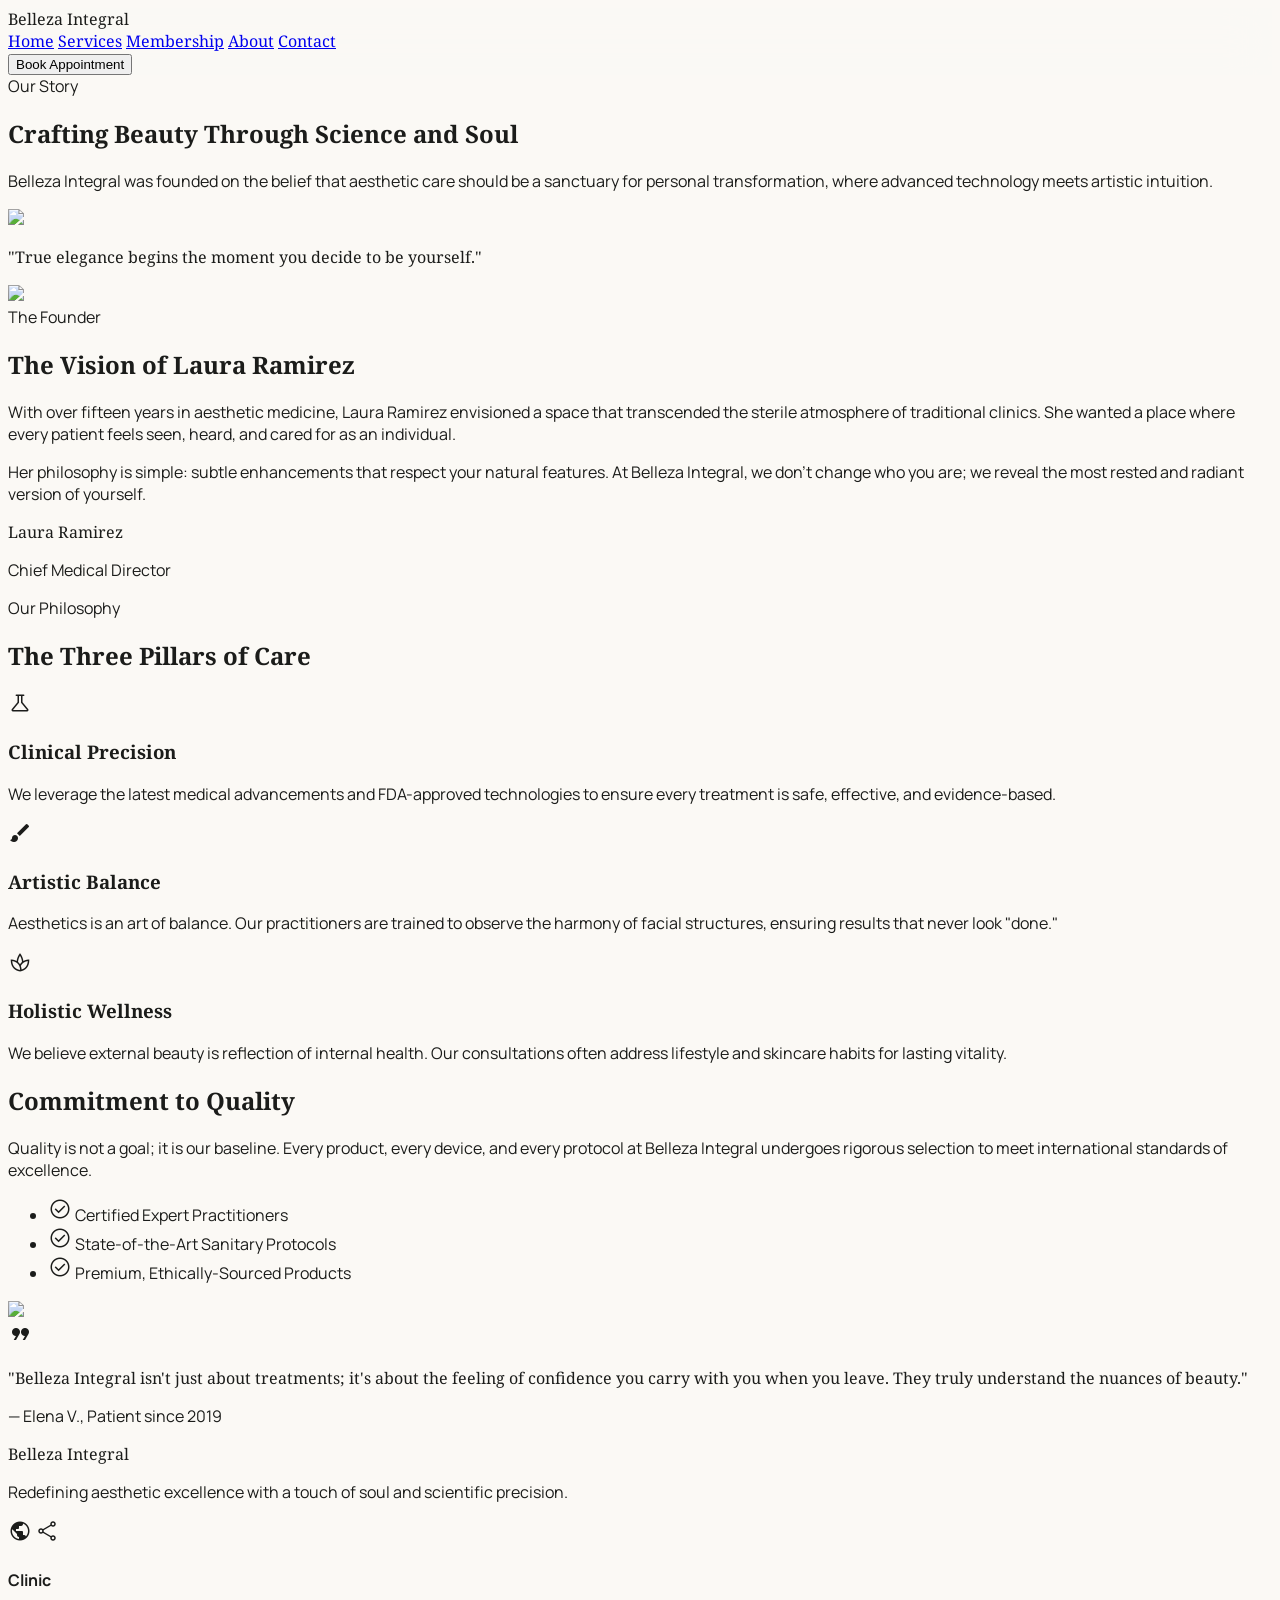
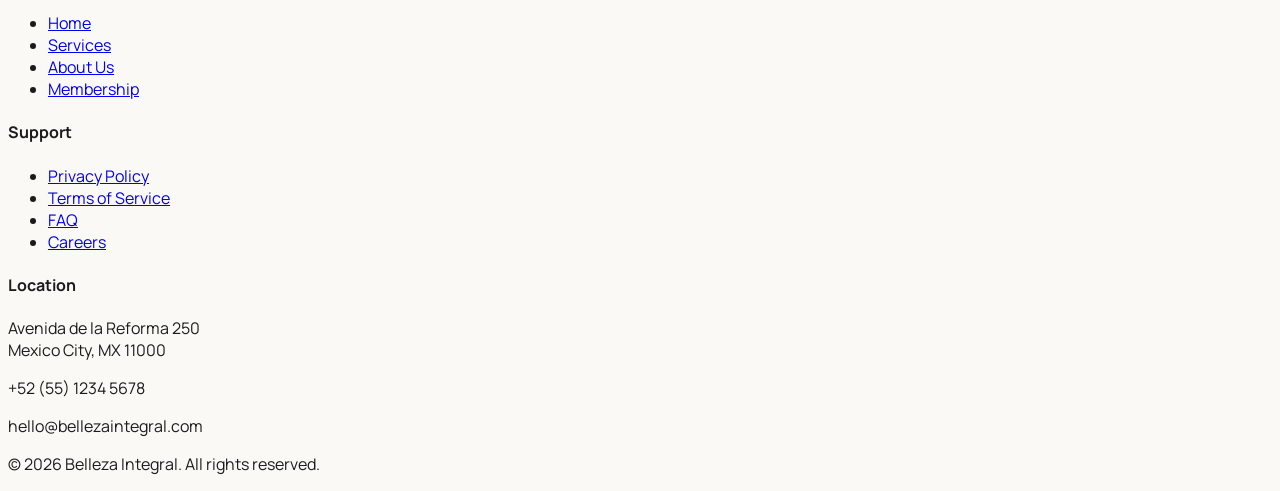
==== about.html @ de11c049 "Add files via upload" ====
<!DOCTYPE html>

<html class="light" lang="en"><head>
<meta charset="utf-8"/>
<meta content="width=device-width, initial-scale=1.0" name="viewport"/>
<title>About Us | Belleza Integral</title>
<script src="https://cdn.tailwindcss.com?plugins=forms,container-queries"></script>
<link href="https://fonts.googleapis.com/css2?family=Noto+Serif:ital,wght@0,400;0,700;1,400&amp;family=Manrope:wght@300;400;600;800&amp;display=swap" rel="stylesheet"/>
<link href="https://fonts.googleapis.com/css2?family=Material+Symbols+Outlined:wght,FILL@100..700,0..1&amp;display=swap" rel="stylesheet"/>
<link href="https://fonts.googleapis.com/css2?family=Material+Symbols+Outlined:wght,FILL@100..700,0..1&amp;display=swap" rel="stylesheet"/>
<script id="tailwind-config">
        tailwind.config = {
            darkMode: "class",
            theme: {
                extend: {
                    "colors": {
                        "on-secondary-fixed-variant": "#524436",
                        "primary-fixed-dim": "#e1c19f",
                        "on-primary": "#ffffff",
                        "surface-bright": "#fbf9f5",
                        "tertiary-fixed": "#ffdbd0",
                        "outline-variant": "#d1c4b8",
                        "on-primary-fixed": "#291804",
                        "secondary-container": "#f4dfcb",
                        "on-tertiary-fixed-variant": "#5d4037",
                        "surface-variant": "#e4e2de",
                        "surface-container": "#efeeea",
                        "on-surface-variant": "#4e453c",
                        "surface-container-high": "#eae8e4",
                        "tertiary-container": "#8f6d62",
                        "surface-dim": "#dbdad6",
                        "inverse-primary": "#e1c19f",
                        "secondary-fixed-dim": "#d7c3b0",
                        "on-error": "#ffffff",
                        "on-primary-container": "#fffbff",
                        "primary-container": "#8a7053",
                        "secondary-fixed": "#f4dfcb",
                        "surface-container-highest": "#e4e2de",
                        "tertiary": "#74554b",
                        "primary-fixed": "#ffddba",
                        "outline": "#80756b",
                        "on-secondary-fixed": "#241a0e",
                        "on-tertiary-fixed": "#2c160e",
                        "error": "#ba1a1a",
                        "surface-tint": "#735a3f",
                        "surface-container-low": "#f5f3ef",
                        "on-primary-fixed-variant": "#594229",
                        "background": "#fbf9f5",
                        "surface-container-lowest": "#ffffff",
                        "inverse-surface": "#30312e",
                        "inverse-on-surface": "#f2f0ed",
                        "primary": "#70573c",
                        "error-container": "#ffdad6",
                        "on-error-container": "#93000a",
                        "on-secondary-container": "#716252",
                        "on-secondary": "#ffffff",
                        "on-surface": "#1b1c1a",
                        "on-tertiary-container": "#fffbff",
                        "secondary": "#6b5c4c",
                        "on-background": "#1b1c1a",
                        "surface": "#fbf9f5",
                        "on-tertiary": "#ffffff",
                        "tertiary-fixed-dim": "#e7bdb1"
                    },
                    "borderRadius": {
                        "DEFAULT": "0.25rem",
                        "lg": "0.5rem",
                        "xl": "0.75rem",
                        "full": "9999px"
                    },
                    "fontFamily": {
                        "headline": ["Noto Serif"],
                        "body": ["Manrope"],
                        "label": ["Manrope"]
                    }
                },
            },
        }
    </script>
<style>
        body { font-family: 'Manrope', sans-serif; background-color: #fbf9f5; color: #1b1c1a; }
        .font-serif { font-family: 'Noto Serif', serif; }
        .material-symbols-outlined { font-variation-settings: 'FILL' 0, 'wght' 300, 'GRAD' 0, 'opsz' 24; }
        .glass-nav { background: rgba(251, 249, 245, 0.8); backdrop-filter: blur(20px); }
        .tonal-shift-on-scroll { transition: background-color 0.3s ease; }
    </style>
</head>
<body class="bg-background text-on-surface">
<!-- TopNavBar -->
<nav class="fixed top-0 w-full z-50 glass-nav shadow-sm">
<div class="flex justify-between items-center px-6 md:px-12 py-6 max-w-screen-2xl mx-auto">
<div class="text-2xl font-serif italic text-stone-800 tracking-tight">Belleza Integral</div>
<div class="hidden md:flex items-center space-x-8 font-serif text-lg tracking-wide">
<a class="text-stone-500 hover:text-stone-800 transition-transform duration-300 hover:scale-105" href="home.html">Home</a>
<a class="text-stone-500 hover:text-stone-800 transition-transform duration-300 hover:scale-105" href="services.html">Services</a>
<a class="text-stone-500 hover:text-stone-800 transition-transform duration-300 hover:scale-105" href="membership.html">Membership</a>
<a class="text-stone-900 border-b border-stone-400 pb-1 transition-transform duration-300 hover:scale-105" href="about.html">About</a>
<a class="text-stone-500 hover:text-stone-800 transition-transform duration-300 hover:scale-105" href="contact.html">Contact</a>
</div>
<button class="bg-primary text-on-primary px-6 py-2.5 rounded-lg font-semibold tracking-tight transition-transform duration-300 hover:scale-105">
                Book Appointment
            </button>
</div>
</nav>
<main class="pt-32">
<!-- Hero Section -->
<section class="px-6 md:px-12 max-w-7xl mx-auto mb-24 md:mb-40">
<div class="grid grid-cols-1 md:grid-cols-12 gap-12 items-center">
<div class="md:col-span-7 space-y-8">
<span class="block text-sm font-bold tracking-[0.2em] uppercase text-primary/80 font-label">Our Story</span>
<h1 class="text-5xl md:text-7xl font-serif text-on-surface leading-tight">Crafting Beauty Through <span class="italic">Science and Soul</span></h1>
<p class="text-lg text-on-surface-variant max-w-xl leading-relaxed">
                        Belleza Integral was founded on the belief that aesthetic care should be a sanctuary for personal transformation, where advanced technology meets artistic intuition.
                    </p>
</div>
<div class="md:col-span-5 relative">
<div class="aspect-[4/5] rounded-xl overflow-hidden shadow-2xl">
<img class="w-full h-full object-cover" data-alt="Professional portrait of Dr. Laura Ramirez in a bright modern aesthetic clinic, warm natural lighting, professional yet welcoming demeanor" src="https://lh3.googleusercontent.com/aida-public/[base64]"/>
</div>
<div class="absolute -bottom-6 -left-6 bg-surface-container-lowest p-8 rounded-lg shadow-xl hidden md:block max-w-[200px]">
<p class="font-serif italic text-primary text-xl">"True elegance begins the moment you decide to be yourself."</p>
</div>
</div>
</div>
</section>
<!-- Laura's Vision Section (Asymmetrical Layout) -->
<section class="bg-surface-container-low py-24 md:py-40">
<div class="px-6 md:px-12 max-w-7xl mx-auto">
<div class="grid grid-cols-1 md:grid-cols-2 gap-20 items-center">
<div class="order-2 md:order-1 relative">
<img class="rounded-xl shadow-lg relative z-10 w-full" data-alt="Modern high-end aesthetic clinic interior, minimalist white furniture, soft warm ambient lighting, peaceful atmosphere" src="https://lh3.googleusercontent.com/aida-public/[base64]"/>
<div class="absolute -top-10 -right-10 w-64 h-64 bg-primary-fixed-dim/20 rounded-full blur-3xl -z-10"></div>
</div>
<div class="order-1 md:order-2 space-y-8">
<span class="block text-sm font-bold tracking-[0.2em] uppercase text-primary/80 font-label">The Founder</span>
<h2 class="text-4xl md:text-5xl font-serif text-on-surface leading-tight">The Vision of Laura Ramirez</h2>
<div class="space-y-6 text-on-surface-variant leading-relaxed text-lg">
<p>
                                With over fifteen years in aesthetic medicine, Laura Ramirez envisioned a space that transcended the sterile atmosphere of traditional clinics. She wanted a place where every patient feels seen, heard, and cared for as an individual.
                            </p>
<p>
                                Her philosophy is simple: subtle enhancements that respect your natural features. At Belleza Integral, we don't change who you are; we reveal the most rested and radiant version of yourself.
                            </p>
</div>
<div class="pt-4 border-t border-outline-variant/30 inline-block">
<p class="font-serif text-xl text-on-surface">Laura Ramirez</p>
<p class="text-sm font-label uppercase tracking-widest text-primary">Chief Medical Director</p>
</div>
</div>
</div>
</div>
</section>
<!-- Philosophy Bento Grid -->
<section class="py-24 md:py-40 px-6 md:px-12 max-w-7xl mx-auto">
<div class="text-center mb-16 space-y-4">
<span class="block text-sm font-bold tracking-[0.2em] uppercase text-primary/80 font-label">Our Philosophy</span>
<h2 class="text-4xl font-serif">The Three Pillars of Care</h2>
</div>
<div class="grid grid-cols-1 md:grid-cols-3 gap-8">
<!-- Pillar 1 -->
<div class="bg-surface-container-lowest p-10 rounded-xl space-y-6 hover:scale-[1.02] transition-transform duration-500">
<span class="material-symbols-outlined text-4xl text-primary" data-icon="science">science</span>
<h3 class="text-2xl font-serif">Clinical Precision</h3>
<p class="text-on-surface-variant leading-relaxed">
                        We leverage the latest medical advancements and FDA-approved technologies to ensure every treatment is safe, effective, and evidence-based.
                    </p>
</div>
<!-- Pillar 2 -->
<div class="bg-primary text-on-primary p-10 rounded-xl space-y-6 hover:scale-[1.02] transition-transform duration-500">
<span class="material-symbols-outlined text-4xl text-primary-fixed-dim" data-icon="brush" style="font-variation-settings: 'FILL' 1;">brush</span>
<h3 class="text-2xl font-serif">Artistic Balance</h3>
<p class="text-on-primary/80 leading-relaxed">
                        Aesthetics is an art of balance. Our practitioners are trained to observe the harmony of facial structures, ensuring results that never look "done."
                    </p>
</div>
<!-- Pillar 3 -->
<div class="bg-surface-container-lowest p-10 rounded-xl space-y-6 hover:scale-[1.02] transition-transform duration-500">
<span class="material-symbols-outlined text-4xl text-primary" data-icon="spa">spa</span>
<h3 class="text-2xl font-serif">Holistic Wellness</h3>
<p class="text-on-surface-variant leading-relaxed">
                        We believe external beauty is reflection of internal health. Our consultations often address lifestyle and skincare habits for lasting vitality.
                    </p>
</div>
</div>
</section>
<!-- Commitment to Quality Section -->
<section class="bg-surface-dim/30 py-24 md:py-40">
<div class="px-6 md:px-12 max-w-7xl mx-auto">
<div class="bg-surface-container-lowest rounded-2xl overflow-hidden shadow-sm flex flex-col md:flex-row">
<div class="md:w-1/2 p-12 md:p-20 flex flex-col justify-center space-y-8">
<h2 class="text-4xl font-serif text-on-surface">Commitment to Quality</h2>
<p class="text-on-surface-variant leading-relaxed text-lg">
                            Quality is not a goal; it is our baseline. Every product, every device, and every protocol at Belleza Integral undergoes rigorous selection to meet international standards of excellence.
                        </p>
<ul class="space-y-4">
<li class="flex items-center gap-4 text-on-surface">
<span class="material-symbols-outlined text-primary" data-icon="check_circle">check_circle</span>
<span>Certified Expert Practitioners</span>
</li>
<li class="flex items-center gap-4 text-on-surface">
<span class="material-symbols-outlined text-primary" data-icon="check_circle">check_circle</span>
<span>State-of-the-Art Sanitary Protocols</span>
</li>
<li class="flex items-center gap-4 text-on-surface">
<span class="material-symbols-outlined text-primary" data-icon="check_circle">check_circle</span>
<span>Premium, Ethically-Sourced Products</span>
</li>
</ul>
</div>
<div class="md:w-1/2 relative min-h-[400px]">
<img class="absolute inset-0 w-full h-full object-cover" data-alt="Close-up of a high-tech skincare device in a clean clinical setting with soft natural light bokeh background" src="https://lh3.googleusercontent.com/aida-public/[base64]"/>
</div>
</div>
</div>
</section>
<!-- Testimonial / Quote -->
<section class="py-24 md:py-40 px-6 text-center max-w-4xl mx-auto relative">
<span class="material-symbols-outlined text-9xl absolute top-0 left-1/2 -translate-x-1/2 -translate-y-1/2 text-primary-fixed-dim/20 pointer-events-none" data-icon="format_quote" style="font-variation-settings: 'FILL' 1;">format_quote</span>
<p class="text-3xl md:text-4xl font-serif italic text-on-surface leading-snug">
                "Belleza Integral isn't just about treatments; it's about the feeling of confidence you carry with you when you leave. They truly understand the nuances of beauty."
            </p>
<p class="mt-8 text-sm font-bold tracking-widest uppercase text-primary font-label">— Elena V., Patient since 2019</p>
</section>
</main>
<!-- Footer -->
<footer class="bg-stone-100 py-16 px-6 md:px-12">
<div class="max-w-7xl mx-auto grid grid-cols-1 md:grid-cols-4 gap-12">
<div class="col-span-1 md:col-span-1">
<div class="text-xl font-serif text-stone-900 mb-6">Belleza Integral</div>
<p class="text-stone-500 text-sm leading-relaxed mb-6">Redefining aesthetic excellence with a touch of soul and scientific precision.</p>
<div class="flex gap-4">
<span class="material-symbols-outlined text-stone-500 cursor-pointer hover:text-primary transition-colors" data-icon="public">public</span>
<span class="material-symbols-outlined text-stone-500 cursor-pointer hover:text-primary transition-colors" data-icon="share">share</span>
</div>
</div>
<div>
<h4 class="font-bold text-stone-900 mb-6 uppercase tracking-wider text-xs font-label">Clinic</h4>
<ul class="space-y-4 text-stone-500 text-sm">
<li><a class="hover:underline transition-all" href="#">Home</a></li>
<li><a class="hover:underline transition-all" href="#">Services</a></li>
<li><a class="hover:underline transition-all font-bold text-stone-900" href="#">About Us</a></li>
<li><a class="hover:underline transition-all" href="#">Membership</a></li>
</ul>
</div>
<div>
<h4 class="font-bold text-stone-900 mb-6 uppercase tracking-wider text-xs font-label">Support</h4>
<ul class="space-y-4 text-stone-500 text-sm">
<li><a class="hover:underline transition-all" href="#">Privacy Policy</a></li>
<li><a class="hover:underline transition-all" href="#">Terms of Service</a></li>
<li><a class="hover:underline transition-all" href="#">FAQ</a></li>
<li><a class="hover:underline transition-all" href="#">Careers</a></li>
</ul>
</div>
<div>
<h4 class="font-bold text-stone-900 mb-6 uppercase tracking-wider text-xs font-label">Location</h4>
<p class="text-stone-500 text-sm mb-4">Avenida de la Reforma 250<br/>Mexico City, MX 11000</p>
<p class="text-stone-500 text-sm">+52 (55) 1234 5678</p>
<p class="text-stone-500 text-sm">hello@bellezaintegral.com</p>
</div>
</div>
<div class="max-w-7xl mx-auto mt-16 pt-8 border-t border-stone-200">
<p class="text-center text-stone-500 text-xs font-label uppercase tracking-widest">© 2026 Belleza Integral. All rights reserved.</p>
</div>
</footer>
</body></html>
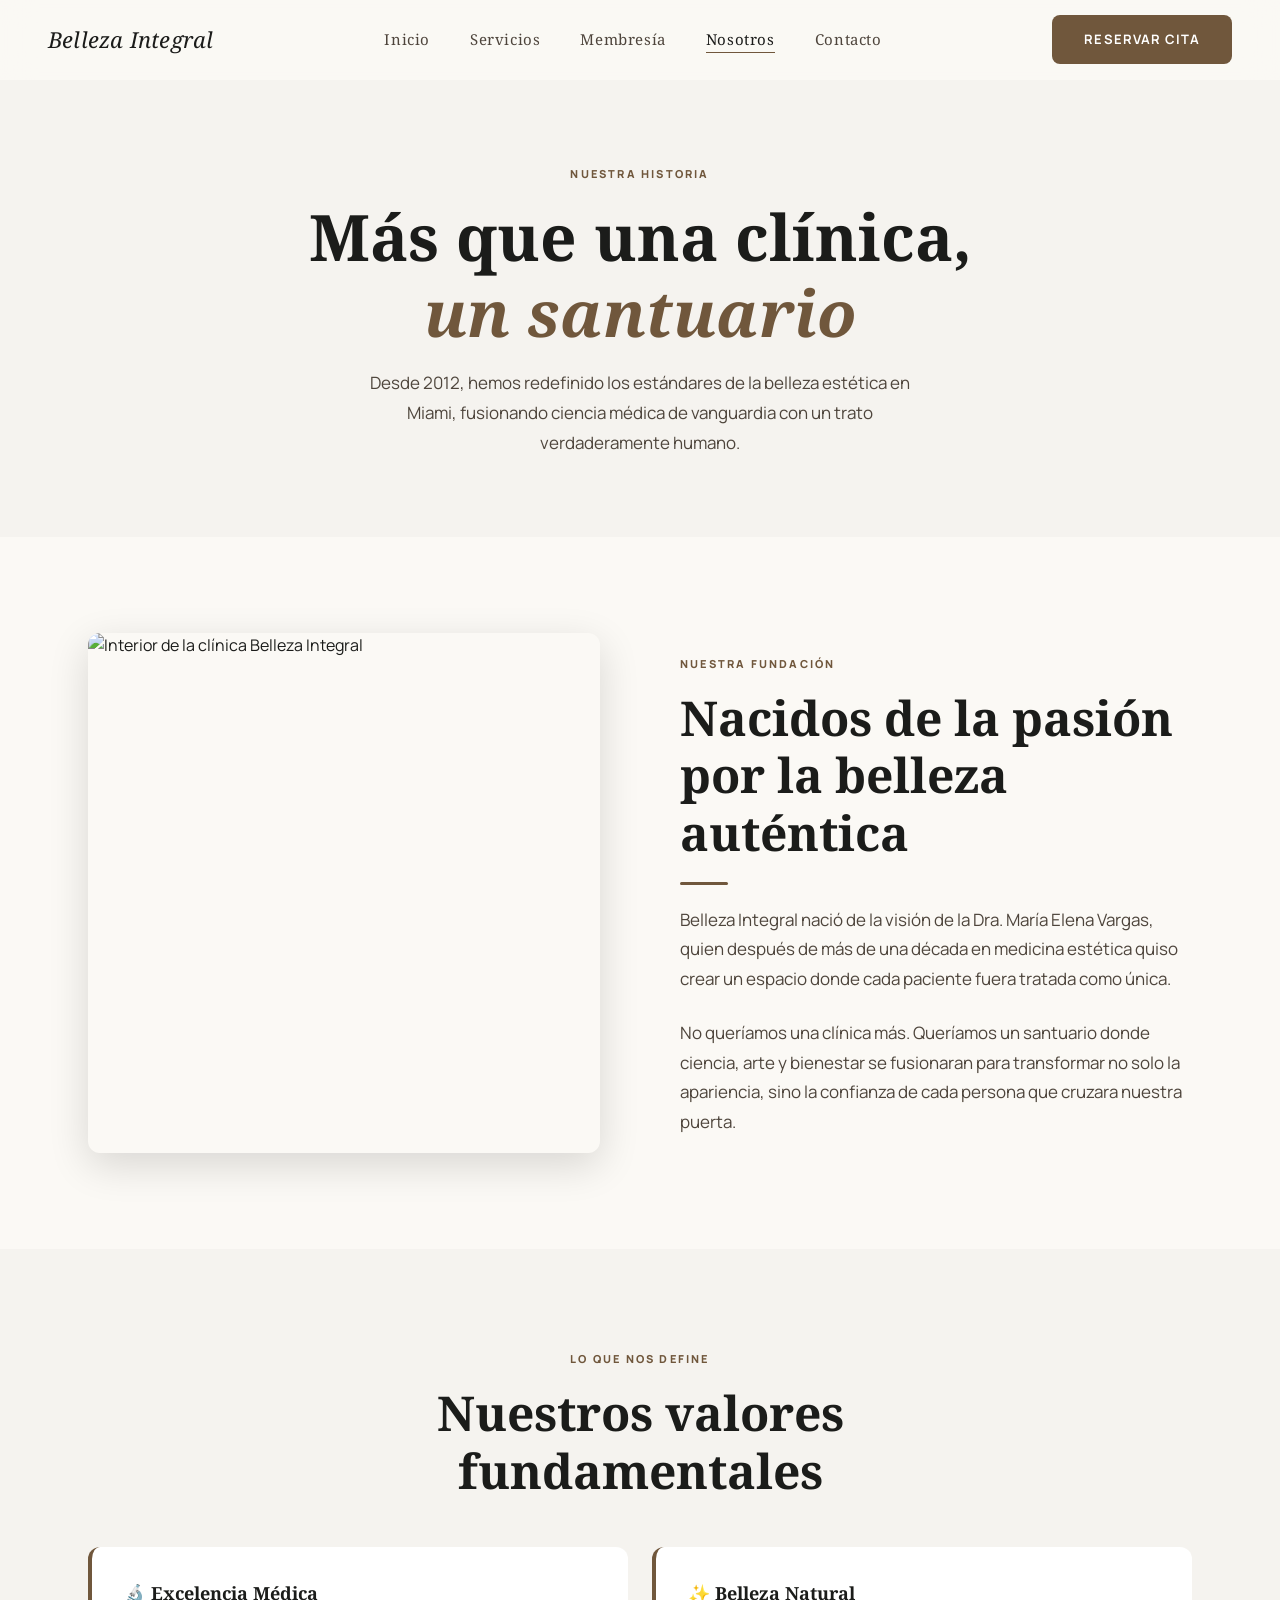
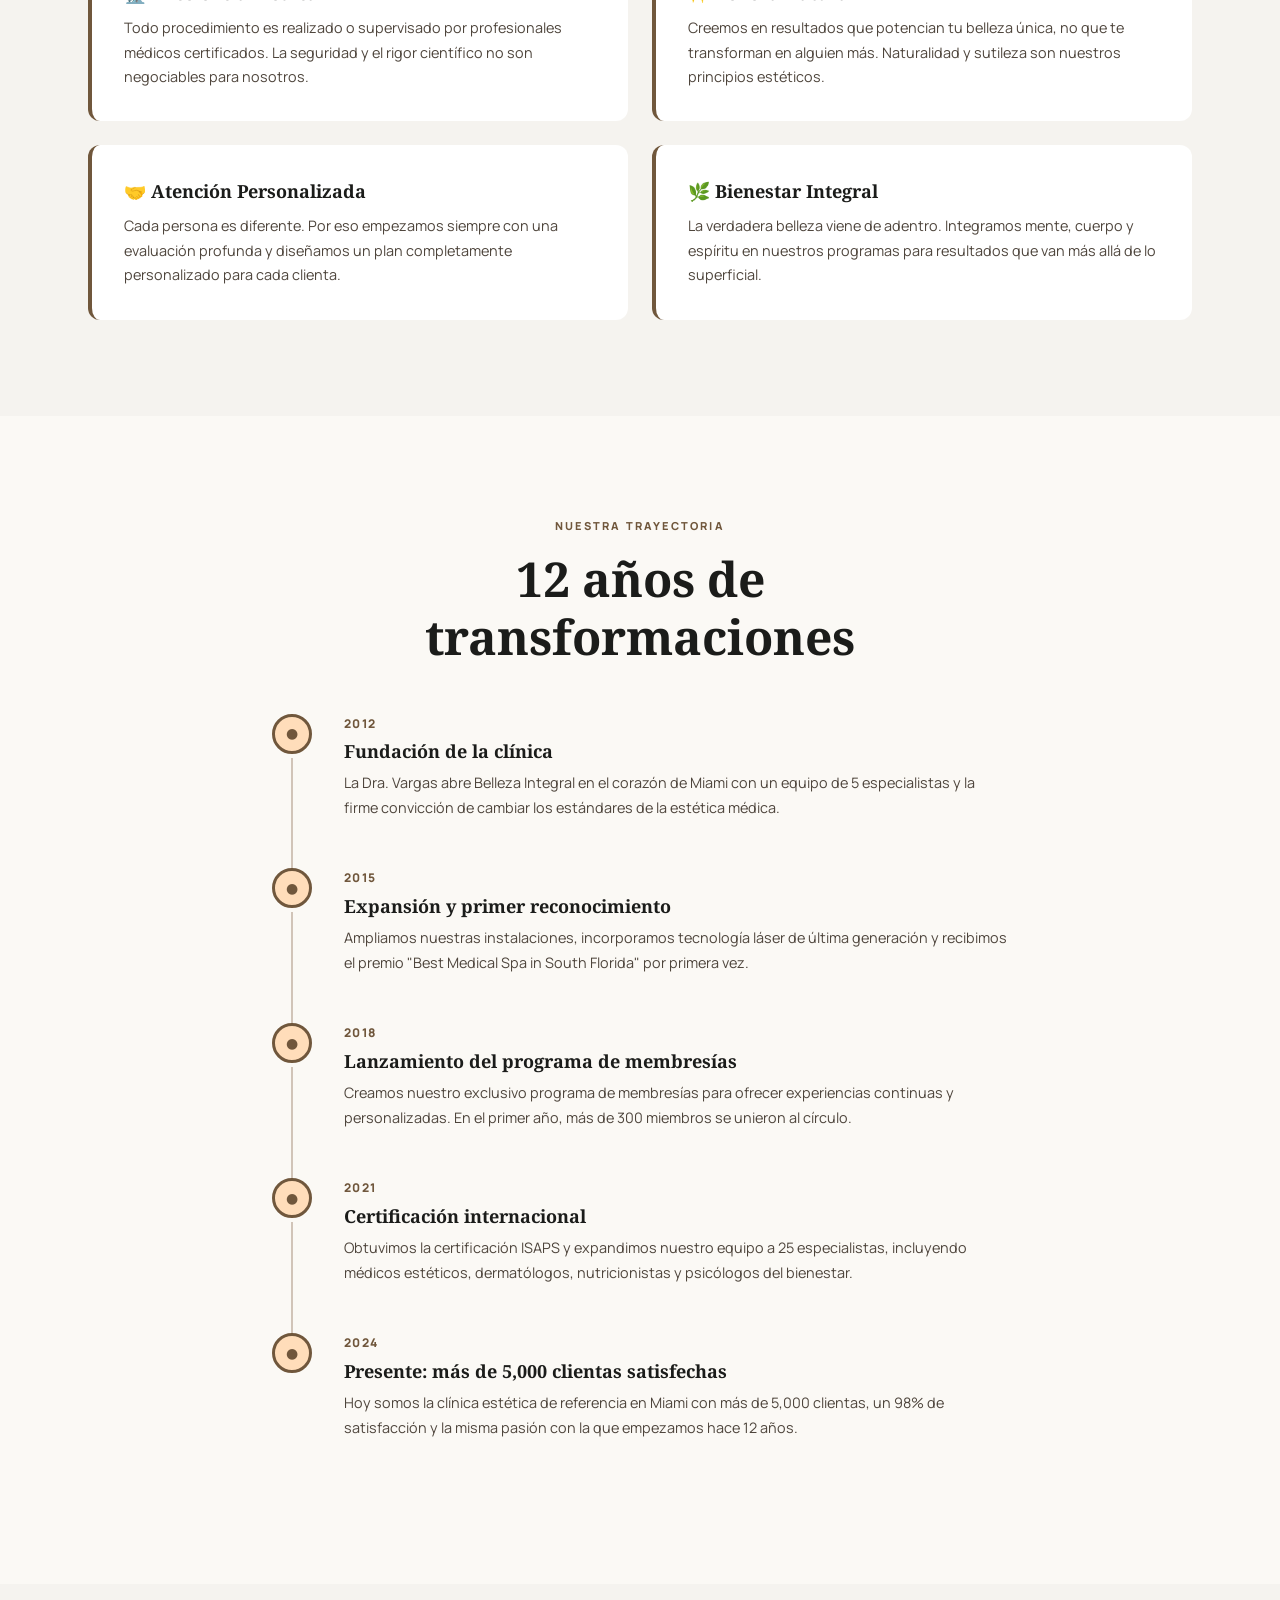
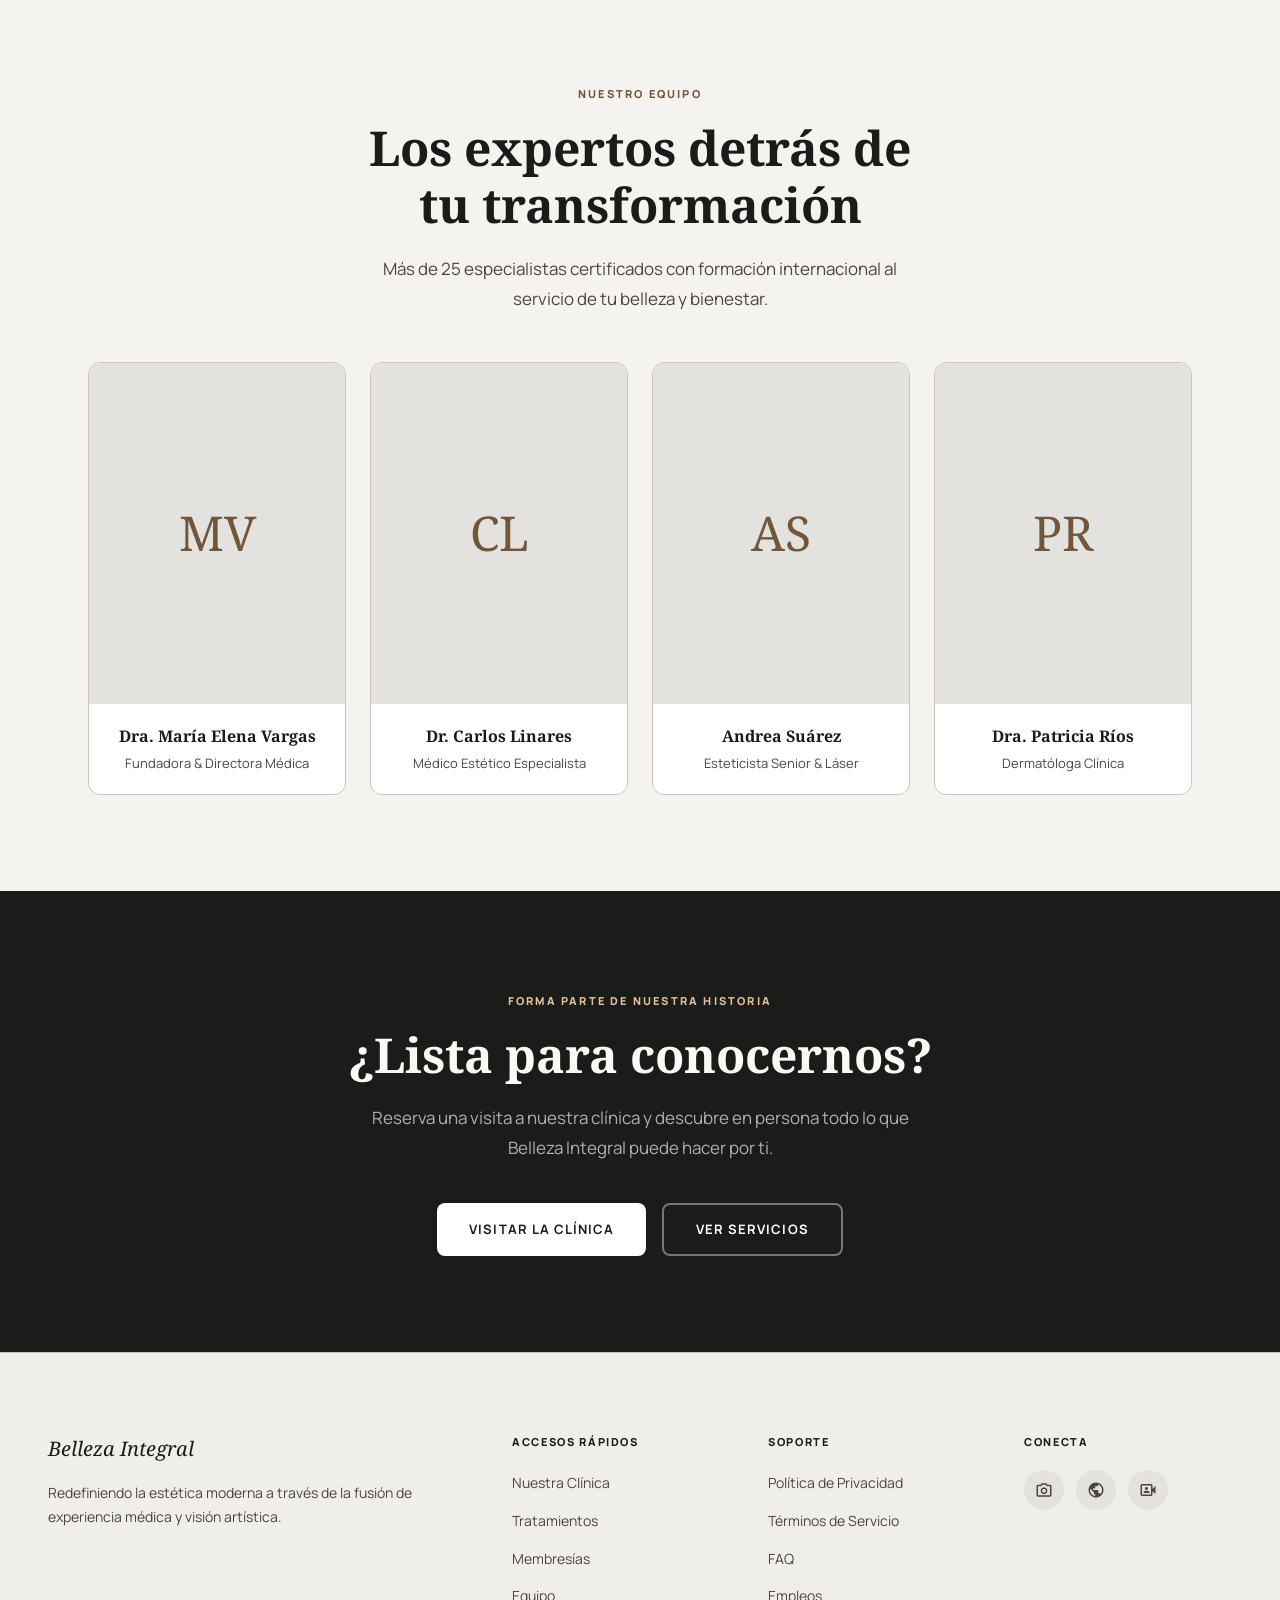
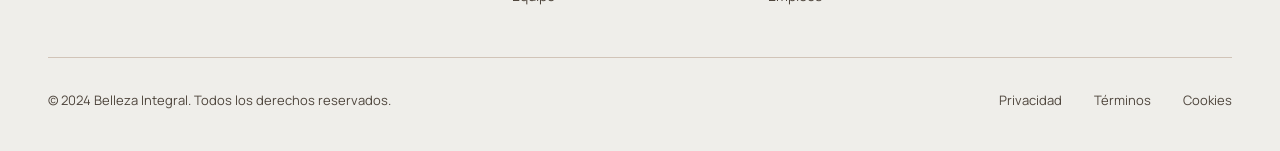
==== commit 7c156987: "Add files via upload" ====
--- a/about.html
+++ b/about.html
@@ -1,265 +1,327 @@
 <!DOCTYPE html>
-
-<html class="light" lang="en"><head>
-<meta charset="utf-8"/>
-<meta content="width=device-width, initial-scale=1.0" name="viewport"/>
-<title>About Us | Belleza Integral</title>
-<script src="https://cdn.tailwindcss.com?plugins=forms,container-queries"></script>
-<link href="https://fonts.googleapis.com/css2?family=Noto+Serif:ital,wght@0,400;0,700;1,400&amp;family=Manrope:wght@300;400;600;800&amp;display=swap" rel="stylesheet"/>
-<link href="https://fonts.googleapis.com/css2?family=Material+Symbols+Outlined:wght,FILL@100..700,0..1&amp;display=swap" rel="stylesheet"/>
-<link href="https://fonts.googleapis.com/css2?family=Material+Symbols+Outlined:wght,FILL@100..700,0..1&amp;display=swap" rel="stylesheet"/>
-<script id="tailwind-config">
-        tailwind.config = {
-            darkMode: "class",
-            theme: {
-                extend: {
-                    "colors": {
-                        "on-secondary-fixed-variant": "#524436",
-                        "primary-fixed-dim": "#e1c19f",
-                        "on-primary": "#ffffff",
-                        "surface-bright": "#fbf9f5",
-                        "tertiary-fixed": "#ffdbd0",
-                        "outline-variant": "#d1c4b8",
-                        "on-primary-fixed": "#291804",
-                        "secondary-container": "#f4dfcb",
-                        "on-tertiary-fixed-variant": "#5d4037",
-                        "surface-variant": "#e4e2de",
-                        "surface-container": "#efeeea",
-                        "on-surface-variant": "#4e453c",
-                        "surface-container-high": "#eae8e4",
-                        "tertiary-container": "#8f6d62",
-                        "surface-dim": "#dbdad6",
-                        "inverse-primary": "#e1c19f",
-                        "secondary-fixed-dim": "#d7c3b0",
-                        "on-error": "#ffffff",
-                        "on-primary-container": "#fffbff",
-                        "primary-container": "#8a7053",
-                        "secondary-fixed": "#f4dfcb",
-                        "surface-container-highest": "#e4e2de",
-                        "tertiary": "#74554b",
-                        "primary-fixed": "#ffddba",
-                        "outline": "#80756b",
-                        "on-secondary-fixed": "#241a0e",
-                        "on-tertiary-fixed": "#2c160e",
-                        "error": "#ba1a1a",
-                        "surface-tint": "#735a3f",
-                        "surface-container-low": "#f5f3ef",
-                        "on-primary-fixed-variant": "#594229",
-                        "background": "#fbf9f5",
-                        "surface-container-lowest": "#ffffff",
-                        "inverse-surface": "#30312e",
-                        "inverse-on-surface": "#f2f0ed",
-                        "primary": "#70573c",
-                        "error-container": "#ffdad6",
-                        "on-error-container": "#93000a",
-                        "on-secondary-container": "#716252",
-                        "on-secondary": "#ffffff",
-                        "on-surface": "#1b1c1a",
-                        "on-tertiary-container": "#fffbff",
-                        "secondary": "#6b5c4c",
-                        "on-background": "#1b1c1a",
-                        "surface": "#fbf9f5",
-                        "on-tertiary": "#ffffff",
-                        "tertiary-fixed-dim": "#e7bdb1"
-                    },
-                    "borderRadius": {
-                        "DEFAULT": "0.25rem",
-                        "lg": "0.5rem",
-                        "xl": "0.75rem",
-                        "full": "9999px"
-                    },
-                    "fontFamily": {
-                        "headline": ["Noto Serif"],
-                        "body": ["Manrope"],
-                        "label": ["Manrope"]
-                    }
-                },
-            },
-        }
-    </script>
-<style>
-        body { font-family: 'Manrope', sans-serif; background-color: #fbf9f5; color: #1b1c1a; }
-        .font-serif { font-family: 'Noto Serif', serif; }
-        .material-symbols-outlined { font-variation-settings: 'FILL' 0, 'wght' 300, 'GRAD' 0, 'opsz' 24; }
-        .glass-nav { background: rgba(251, 249, 245, 0.8); backdrop-filter: blur(20px); }
-        .tonal-shift-on-scroll { transition: background-color 0.3s ease; }
-    </style>
+<html lang="es">
+<head>
+  <meta charset="UTF-8"/>
+  <meta name="viewport" content="width=device-width, initial-scale=1.0"/>
+  <title>Nosotros — Belleza Integral</title>
+  <meta name="description" content="Conoce la historia, el equipo y los valores detrás de Belleza Integral."/>
+  <link rel="preconnect" href="https://fonts.googleapis.com"/>
+  <link rel="preconnect" href="https://fonts.gstatic.com" crossorigin/>
+  <link href="https://fonts.googleapis.com/css2?family=Noto+Serif:ital,wght@0,400;0,700;1,400&family=Manrope:wght@300;400;600;800&display=swap" rel="stylesheet"/>
+  <link href="https://fonts.googleapis.com/css2?family=Material+Symbols+Outlined:opsz,wght,FILL,GRAD@24,400,0,0" rel="stylesheet"/>
+  <link rel="stylesheet" href="styles.css"/>
+  <style>
+    .about-story {
+      display: grid;
+      grid-template-columns: 1fr 1fr;
+      gap: 5rem;
+      align-items: center;
+      max-width: 1200px;
+      margin: 0 auto;
+      padding: 6rem 3rem;
+    }
+    .about-story__img {
+      border-radius: var(--radius-lg);
+      overflow: hidden;
+      height: 520px;
+      box-shadow: var(--shadow-lg);
+    }
+    .about-story--reverse .about-story__img { order: 2; }
+    .about-story--reverse .about-story__text { order: 1; }
+    .about-story__text .section-desc { max-width: 100%; }
+    .timeline {
+      max-width: 800px;
+      margin: 3rem auto 0;
+      padding: 0 2rem;
+    }
+    .timeline-item {
+      display: flex;
+      gap: 2rem;
+      padding-bottom: 3rem;
+      position: relative;
+    }
+    .timeline-item:not(:last-child)::before {
+      content: '';
+      position: absolute;
+      left: 19px;
+      top: 44px;
+      width: 2px;
+      height: calc(100% - 20px);
+      background: var(--clr-outline-var);
+    }
+    .timeline-item__dot {
+      width: 40px; height: 40px;
+      border-radius: var(--radius-full);
+      background: var(--clr-primary-fixed);
+      border: 3px solid var(--clr-primary);
+      display: flex; align-items: center; justify-content: center;
+      flex-shrink: 0;
+      color: var(--clr-primary);
+      font-size: .875rem;
+      font-weight: 800;
+    }
+    .timeline-item__year {
+      font-size: .75rem;
+      font-weight: 800;
+      letter-spacing: .12em;
+      text-transform: uppercase;
+      color: var(--clr-primary);
+      margin-bottom: .25rem;
+    }
+    .timeline-item__title {
+      font-family: var(--ff-headline);
+      font-size: 1.125rem;
+      margin-bottom: .375rem;
+    }
+    .timeline-item__text {
+      font-size: .9rem;
+      color: var(--clr-on-surface-var);
+      line-height: 1.7;
+    }
+    @media (max-width: 768px) {
+      .about-story { grid-template-columns: 1fr; padding: 3rem 1.5rem; }
+      .about-story__img { height: 300px; order: 1 !important; }
+      .about-story--reverse .about-story__text { order: 2 !important; }
+    }
+  </style>
 </head>
-<body class="bg-background text-on-surface">
-<!-- TopNavBar -->
-<nav class="fixed top-0 w-full z-50 glass-nav shadow-sm">
-<div class="flex justify-between items-center px-6 md:px-12 py-6 max-w-screen-2xl mx-auto">
-<div class="text-2xl font-serif italic text-stone-800 tracking-tight">Belleza Integral</div>
-<div class="hidden md:flex items-center space-x-8 font-serif text-lg tracking-wide">
-<a class="text-stone-500 hover:text-stone-800 transition-transform duration-300 hover:scale-105" href="home.html">Home</a>
-<a class="text-stone-500 hover:text-stone-800 transition-transform duration-300 hover:scale-105" href="services.html">Services</a>
-<a class="text-stone-500 hover:text-stone-800 transition-transform duration-300 hover:scale-105" href="membership.html">Membership</a>
-<a class="text-stone-900 border-b border-stone-400 pb-1 transition-transform duration-300 hover:scale-105" href="about.html">About</a>
-<a class="text-stone-500 hover:text-stone-800 transition-transform duration-300 hover:scale-105" href="contact.html">Contact</a>
+<body>
+
+<!-- ══ NAV ══════════════════════════════════ -->
+<nav class="nav">
+  <div class="nav__inner">
+    <a href="index.html" class="nav__logo">Belleza Integral</a>
+    <ul class="nav__links">
+      <li><a href="index.html">Inicio</a></li>
+      <li><a href="services.html">Servicios</a></li>
+      <li><a href="membership.html">Membresía</a></li>
+      <li><a href="about.html">Nosotros</a></li>
+      <li><a href="contact.html">Contacto</a></li>
+    </ul>
+    <a href="contact.html" class="btn btn--primary nav__cta">Reservar Cita</a>
+    <button class="nav__burger" aria-label="Abrir menú"><span></span><span></span><span></span></button>
+  </div>
+</nav>
+<div class="nav__mobile">
+  <a href="index.html">Inicio</a>
+  <a href="services.html">Servicios</a>
+  <a href="membership.html">Membresía</a>
+  <a href="about.html">Nosotros</a>
+  <a href="contact.html">Contacto</a>
+  <a href="contact.html" class="btn btn--primary nav__cta">Reservar Cita</a>
 </div>
-<button class="bg-primary text-on-primary px-6 py-2.5 rounded-lg font-semibold tracking-tight transition-transform duration-300 hover:scale-105">
-                Book Appointment
-            </button>
+
+<main>
+
+<!-- ══ HERO ════════════════════════════════ -->
+<section class="page-hero">
+  <div class="container">
+    <span class="eyebrow reveal">Nuestra Historia</span>
+    <h1 class="section-title reveal reveal-delay-1">
+      Más que una clínica,<br/><em style="font-style:italic; color:var(--clr-primary)">un santuario</em>
+    </h1>
+    <p class="section-desc reveal reveal-delay-2" style="margin:0 auto; text-align:center">
+      Desde 2012, hemos redefinido los estándares de la belleza estética en Miami, fusionando ciencia médica de vanguardia con un trato verdaderamente humano.
+    </p>
+  </div>
+</section>
+
+<!-- ══ STORY 1 ══════════════════════════════ -->
+<div class="about-story">
+  <div class="about-story__img reveal">
+    <img
+      src="https://lh3.googleusercontent.com/aida-public/[base64]"
+      alt="Interior de la clínica Belleza Integral"
+    />
+  </div>
+  <div class="about-story__text reveal reveal-delay-2">
+    <span class="eyebrow">Nuestra Fundación</span>
+    <h2 class="section-title">Nacidos de la pasión por la belleza auténtica</h2>
+    <div class="divider"></div>
+    <p class="section-desc" style="max-width:100%; margin-bottom:1.5rem">
+      Belleza Integral nació de la visión de la Dra. María Elena Vargas, quien después de más de una década en medicina estética quiso crear un espacio donde cada paciente fuera tratada como única.
+    </p>
+    <p class="section-desc" style="max-width:100%">
+      No queríamos una clínica más. Queríamos un santuario donde ciencia, arte y bienestar se fusionaran para transformar no solo la apariencia, sino la confianza de cada persona que cruzara nuestra puerta.
+    </p>
+  </div>
 </div>
-</nav>
-<main class="pt-32">
-<!-- Hero Section -->
-<section class="px-6 md:px-12 max-w-7xl mx-auto mb-24 md:mb-40">
-<div class="grid grid-cols-1 md:grid-cols-12 gap-12 items-center">
-<div class="md:col-span-7 space-y-8">
-<span class="block text-sm font-bold tracking-[0.2em] uppercase text-primary/80 font-label">Our Story</span>
-<h1 class="text-5xl md:text-7xl font-serif text-on-surface leading-tight">Crafting Beauty Through <span class="italic">Science and Soul</span></h1>
-<p class="text-lg text-on-surface-variant max-w-xl leading-relaxed">
-                        Belleza Integral was founded on the belief that aesthetic care should be a sanctuary for personal transformation, where advanced technology meets artistic intuition.
-                    </p>
-</div>
-<div class="md:col-span-5 relative">
-<div class="aspect-[4/5] rounded-xl overflow-hidden shadow-2xl">
-<img class="w-full h-full object-cover" data-alt="Professional portrait of Dr. Laura Ramirez in a bright modern aesthetic clinic, warm natural lighting, professional yet welcoming demeanor" src="https://lh3.googleusercontent.com/aida-public/[base64]"/>
-</div>
-<div class="absolute -bottom-6 -left-6 bg-surface-container-lowest p-8 rounded-lg shadow-xl hidden md:block max-w-[200px]">
-<p class="font-serif italic text-primary text-xl">"True elegance begins the moment you decide to be yourself."</p>
-</div>
-</div>
-</div>
-</section>
-<!-- Laura's Vision Section (Asymmetrical Layout) -->
-<section class="bg-surface-container-low py-24 md:py-40">
-<div class="px-6 md:px-12 max-w-7xl mx-auto">
-<div class="grid grid-cols-1 md:grid-cols-2 gap-20 items-center">
-<div class="order-2 md:order-1 relative">
-<img class="rounded-xl shadow-lg relative z-10 w-full" data-alt="Modern high-end aesthetic clinic interior, minimalist white furniture, soft warm ambient lighting, peaceful atmosphere" src="https://lh3.googleusercontent.com/aida-public/[base64]"/>
-<div class="absolute -top-10 -right-10 w-64 h-64 bg-primary-fixed-dim/20 rounded-full blur-3xl -z-10"></div>
-</div>
-<div class="order-1 md:order-2 space-y-8">
-<span class="block text-sm font-bold tracking-[0.2em] uppercase text-primary/80 font-label">The Founder</span>
-<h2 class="text-4xl md:text-5xl font-serif text-on-surface leading-tight">The Vision of Laura Ramirez</h2>
-<div class="space-y-6 text-on-surface-variant leading-relaxed text-lg">
-<p>
-                                With over fifteen years in aesthetic medicine, Laura Ramirez envisioned a space that transcended the sterile atmosphere of traditional clinics. She wanted a place where every patient feels seen, heard, and cared for as an individual.
-                            </p>
-<p>
-                                Her philosophy is simple: subtle enhancements that respect your natural features. At Belleza Integral, we don't change who you are; we reveal the most rested and radiant version of yourself.
-                            </p>
-</div>
-<div class="pt-4 border-t border-outline-variant/30 inline-block">
-<p class="font-serif text-xl text-on-surface">Laura Ramirez</p>
-<p class="text-sm font-label uppercase tracking-widest text-primary">Chief Medical Director</p>
-</div>
-</div>
-</div>
-</div>
-</section>
-<!-- Philosophy Bento Grid -->
-<section class="py-24 md:py-40 px-6 md:px-12 max-w-7xl mx-auto">
-<div class="text-center mb-16 space-y-4">
-<span class="block text-sm font-bold tracking-[0.2em] uppercase text-primary/80 font-label">Our Philosophy</span>
-<h2 class="text-4xl font-serif">The Three Pillars of Care</h2>
-</div>
-<div class="grid grid-cols-1 md:grid-cols-3 gap-8">
-<!-- Pillar 1 -->
-<div class="bg-surface-container-lowest p-10 rounded-xl space-y-6 hover:scale-[1.02] transition-transform duration-500">
-<span class="material-symbols-outlined text-4xl text-primary" data-icon="science">science</span>
-<h3 class="text-2xl font-serif">Clinical Precision</h3>
-<p class="text-on-surface-variant leading-relaxed">
-                        We leverage the latest medical advancements and FDA-approved technologies to ensure every treatment is safe, effective, and evidence-based.
-                    </p>
-</div>
-<!-- Pillar 2 -->
-<div class="bg-primary text-on-primary p-10 rounded-xl space-y-6 hover:scale-[1.02] transition-transform duration-500">
-<span class="material-symbols-outlined text-4xl text-primary-fixed-dim" data-icon="brush" style="font-variation-settings: 'FILL' 1;">brush</span>
-<h3 class="text-2xl font-serif">Artistic Balance</h3>
-<p class="text-on-primary/80 leading-relaxed">
-                        Aesthetics is an art of balance. Our practitioners are trained to observe the harmony of facial structures, ensuring results that never look "done."
-                    </p>
-</div>
-<!-- Pillar 3 -->
-<div class="bg-surface-container-lowest p-10 rounded-xl space-y-6 hover:scale-[1.02] transition-transform duration-500">
-<span class="material-symbols-outlined text-4xl text-primary" data-icon="spa">spa</span>
-<h3 class="text-2xl font-serif">Holistic Wellness</h3>
-<p class="text-on-surface-variant leading-relaxed">
-                        We believe external beauty is reflection of internal health. Our consultations often address lifestyle and skincare habits for lasting vitality.
-                    </p>
-</div>
-</div>
-</section>
-<!-- Commitment to Quality Section -->
-<section class="bg-surface-dim/30 py-24 md:py-40">
-<div class="px-6 md:px-12 max-w-7xl mx-auto">
-<div class="bg-surface-container-lowest rounded-2xl overflow-hidden shadow-sm flex flex-col md:flex-row">
-<div class="md:w-1/2 p-12 md:p-20 flex flex-col justify-center space-y-8">
-<h2 class="text-4xl font-serif text-on-surface">Commitment to Quality</h2>
-<p class="text-on-surface-variant leading-relaxed text-lg">
-                            Quality is not a goal; it is our baseline. Every product, every device, and every protocol at Belleza Integral undergoes rigorous selection to meet international standards of excellence.
-                        </p>
-<ul class="space-y-4">
-<li class="flex items-center gap-4 text-on-surface">
-<span class="material-symbols-outlined text-primary" data-icon="check_circle">check_circle</span>
-<span>Certified Expert Practitioners</span>
-</li>
-<li class="flex items-center gap-4 text-on-surface">
-<span class="material-symbols-outlined text-primary" data-icon="check_circle">check_circle</span>
-<span>State-of-the-Art Sanitary Protocols</span>
-</li>
-<li class="flex items-center gap-4 text-on-surface">
-<span class="material-symbols-outlined text-primary" data-icon="check_circle">check_circle</span>
-<span>Premium, Ethically-Sourced Products</span>
-</li>
-</ul>
-</div>
-<div class="md:w-1/2 relative min-h-[400px]">
-<img class="absolute inset-0 w-full h-full object-cover" data-alt="Close-up of a high-tech skincare device in a clean clinical setting with soft natural light bokeh background" src="https://lh3.googleusercontent.com/aida-public/[base64]"/>
-</div>
-</div>
-</div>
-</section>
-<!-- Testimonial / Quote -->
-<section class="py-24 md:py-40 px-6 text-center max-w-4xl mx-auto relative">
-<span class="material-symbols-outlined text-9xl absolute top-0 left-1/2 -translate-x-1/2 -translate-y-1/2 text-primary-fixed-dim/20 pointer-events-none" data-icon="format_quote" style="font-variation-settings: 'FILL' 1;">format_quote</span>
-<p class="text-3xl md:text-4xl font-serif italic text-on-surface leading-snug">
-                "Belleza Integral isn't just about treatments; it's about the feeling of confidence you carry with you when you leave. They truly understand the nuances of beauty."
-            </p>
-<p class="mt-8 text-sm font-bold tracking-widest uppercase text-primary font-label">— Elena V., Patient since 2019</p>
-</section>
+
+<!-- ══ VALORES ══════════════════════════════ -->
+<section class="section section--alt">
+  <div class="container">
+    <div class="reveal" style="text-align:center; max-width:600px; margin:0 auto">
+      <span class="eyebrow">Lo Que Nos Define</span>
+      <h2 class="section-title">Nuestros valores fundamentales</h2>
+    </div>
+    <div class="values-grid">
+      <div class="value-card reveal reveal-delay-1">
+        <h3 class="value-card__title">🔬 Excelencia Médica</h3>
+        <p class="value-card__text">Todo procedimiento es realizado o supervisado por profesionales médicos certificados. La seguridad y el rigor científico no son negociables para nosotros.</p>
+      </div>
+      <div class="value-card reveal reveal-delay-2">
+        <h3 class="value-card__title">✨ Belleza Natural</h3>
+        <p class="value-card__text">Creemos en resultados que potencian tu belleza única, no que te transforman en alguien más. Naturalidad y sutileza son nuestros principios estéticos.</p>
+      </div>
+      <div class="value-card reveal reveal-delay-3">
+        <h3 class="value-card__title">🤝 Atención Personalizada</h3>
+        <p class="value-card__text">Cada persona es diferente. Por eso empezamos siempre con una evaluación profunda y diseñamos un plan completamente personalizado para cada clienta.</p>
+      </div>
+      <div class="value-card reveal reveal-delay-4">
+        <h3 class="value-card__title">🌿 Bienestar Integral</h3>
+        <p class="value-card__text">La verdadera belleza viene de adentro. Integramos mente, cuerpo y espíritu en nuestros programas para resultados que van más allá de lo superficial.</p>
+      </div>
+    </div>
+  </div>
+</section>
+
+<!-- ══ TIMELINE ══════════════════════════════ -->
+<section class="section">
+  <div class="container">
+    <div class="reveal" style="text-align:center; max-width:600px; margin:0 auto">
+      <span class="eyebrow">Nuestra Trayectoria</span>
+      <h2 class="section-title">12 años de transformaciones</h2>
+    </div>
+    <div class="timeline">
+      <div class="timeline-item reveal">
+        <div class="timeline-item__dot">●</div>
+        <div>
+          <p class="timeline-item__year">2012</p>
+          <h3 class="timeline-item__title">Fundación de la clínica</h3>
+          <p class="timeline-item__text">La Dra. Vargas abre Belleza Integral en el corazón de Miami con un equipo de 5 especialistas y la firme convicción de cambiar los estándares de la estética médica.</p>
+        </div>
+      </div>
+      <div class="timeline-item reveal">
+        <div class="timeline-item__dot">●</div>
+        <div>
+          <p class="timeline-item__year">2015</p>
+          <h3 class="timeline-item__title">Expansión y primer reconocimiento</h3>
+          <p class="timeline-item__text">Ampliamos nuestras instalaciones, incorporamos tecnología láser de última generación y recibimos el premio "Best Medical Spa in South Florida" por primera vez.</p>
+        </div>
+      </div>
+      <div class="timeline-item reveal">
+        <div class="timeline-item__dot">●</div>
+        <div>
+          <p class="timeline-item__year">2018</p>
+          <h3 class="timeline-item__title">Lanzamiento del programa de membresías</h3>
+          <p class="timeline-item__text">Creamos nuestro exclusivo programa de membresías para ofrecer experiencias continuas y personalizadas. En el primer año, más de 300 miembros se unieron al círculo.</p>
+        </div>
+      </div>
+      <div class="timeline-item reveal">
+        <div class="timeline-item__dot">●</div>
+        <div>
+          <p class="timeline-item__year">2021</p>
+          <h3 class="timeline-item__title">Certificación internacional</h3>
+          <p class="timeline-item__text">Obtuvimos la certificación ISAPS y expandimos nuestro equipo a 25 especialistas, incluyendo médicos estéticos, dermatólogos, nutricionistas y psicólogos del bienestar.</p>
+        </div>
+      </div>
+      <div class="timeline-item reveal">
+        <div class="timeline-item__dot">●</div>
+        <div>
+          <p class="timeline-item__year">2024</p>
+          <h3 class="timeline-item__title">Presente: más de 5,000 clientas satisfechas</h3>
+          <p class="timeline-item__text">Hoy somos la clínica estética de referencia en Miami con más de 5,000 clientas, un 98% de satisfacción y la misma pasión con la que empezamos hace 12 años.</p>
+        </div>
+      </div>
+    </div>
+  </div>
+</section>
+
+<!-- ══ EQUIPO ════════════════════════════════ -->
+<section class="section section--alt" aria-labelledby="team-title">
+  <div class="container">
+    <div class="reveal" style="text-align:center; max-width:600px; margin:0 auto">
+      <span class="eyebrow">Nuestro Equipo</span>
+      <h2 class="section-title" id="team-title">Los expertos detrás de tu transformación</h2>
+      <p class="section-desc" style="margin:0 auto; text-align:center">Más de 25 especialistas certificados con formación internacional al servicio de tu belleza y bienestar.</p>
+    </div>
+    <div class="team-grid">
+      <div class="team-card reveal reveal-delay-1">
+        <div class="team-card__img">MV</div>
+        <div class="team-card__body">
+          <h3 class="team-card__name">Dra. María Elena Vargas</h3>
+          <p class="team-card__role">Fundadora & Directora Médica</p>
+        </div>
+      </div>
+      <div class="team-card reveal reveal-delay-2">
+        <div class="team-card__img">CL</div>
+        <div class="team-card__body">
+          <h3 class="team-card__name">Dr. Carlos Linares</h3>
+          <p class="team-card__role">Médico Estético Especialista</p>
+        </div>
+      </div>
+      <div class="team-card reveal reveal-delay-3">
+        <div class="team-card__img">AS</div>
+        <div class="team-card__body">
+          <h3 class="team-card__name">Andrea Suárez</h3>
+          <p class="team-card__role">Esteticista Senior & Láser</p>
+        </div>
+      </div>
+      <div class="team-card reveal reveal-delay-4">
+        <div class="team-card__img">PR</div>
+        <div class="team-card__body">
+          <h3 class="team-card__name">Dra. Patricia Ríos</h3>
+          <p class="team-card__role">Dermatóloga Clínica</p>
+        </div>
+      </div>
+    </div>
+  </div>
+</section>
+
+<!-- ══ CTA ══════════════════════════════════ -->
+<section class="cta-band">
+  <div class="container" style="text-align:center">
+    <span class="eyebrow" style="color:var(--clr-primary-dim)">Forma parte de nuestra historia</span>
+    <h2 class="section-title">¿Lista para conocernos?</h2>
+    <p class="section-desc">Reserva una visita a nuestra clínica y descubre en persona todo lo que Belleza Integral puede hacer por ti.</p>
+    <div class="cta-band__actions">
+      <a href="contact.html" class="btn btn--light">Visitar la Clínica</a>
+      <a href="services.html" class="btn btn--outline-light">Ver Servicios</a>
+    </div>
+  </div>
+</section>
+
 </main>
-<!-- Footer -->
-<footer class="bg-stone-100 py-16 px-6 md:px-12">
-<div class="max-w-7xl mx-auto grid grid-cols-1 md:grid-cols-4 gap-12">
-<div class="col-span-1 md:col-span-1">
-<div class="text-xl font-serif text-stone-900 mb-6">Belleza Integral</div>
-<p class="text-stone-500 text-sm leading-relaxed mb-6">Redefining aesthetic excellence with a touch of soul and scientific precision.</p>
-<div class="flex gap-4">
-<span class="material-symbols-outlined text-stone-500 cursor-pointer hover:text-primary transition-colors" data-icon="public">public</span>
-<span class="material-symbols-outlined text-stone-500 cursor-pointer hover:text-primary transition-colors" data-icon="share">share</span>
-</div>
-</div>
-<div>
-<h4 class="font-bold text-stone-900 mb-6 uppercase tracking-wider text-xs font-label">Clinic</h4>
-<ul class="space-y-4 text-stone-500 text-sm">
-<li><a class="hover:underline transition-all" href="#">Home</a></li>
-<li><a class="hover:underline transition-all" href="#">Services</a></li>
-<li><a class="hover:underline transition-all font-bold text-stone-900" href="#">About Us</a></li>
-<li><a class="hover:underline transition-all" href="#">Membership</a></li>
-</ul>
-</div>
-<div>
-<h4 class="font-bold text-stone-900 mb-6 uppercase tracking-wider text-xs font-label">Support</h4>
-<ul class="space-y-4 text-stone-500 text-sm">
-<li><a class="hover:underline transition-all" href="#">Privacy Policy</a></li>
-<li><a class="hover:underline transition-all" href="#">Terms of Service</a></li>
-<li><a class="hover:underline transition-all" href="#">FAQ</a></li>
-<li><a class="hover:underline transition-all" href="#">Careers</a></li>
-</ul>
-</div>
-<div>
-<h4 class="font-bold text-stone-900 mb-6 uppercase tracking-wider text-xs font-label">Location</h4>
-<p class="text-stone-500 text-sm mb-4">Avenida de la Reforma 250<br/>Mexico City, MX 11000</p>
-<p class="text-stone-500 text-sm">+52 (55) 1234 5678</p>
-<p class="text-stone-500 text-sm">hello@bellezaintegral.com</p>
-</div>
-</div>
-<div class="max-w-7xl mx-auto mt-16 pt-8 border-t border-stone-200">
-<p class="text-center text-stone-500 text-xs font-label uppercase tracking-widest">© 2026 Belleza Integral. All rights reserved.</p>
-</div>
+
+<footer class="footer" role="contentinfo">
+  <div class="footer__grid">
+    <div>
+      <div class="footer__brand-name">Belleza Integral</div>
+      <p class="footer__brand-desc">Redefiniendo la estética moderna a través de la fusión de experiencia médica y visión artística.</p>
+    </div>
+    <div>
+      <p class="footer__col-title">Accesos Rápidos</p>
+      <ul class="footer__links">
+        <li><a href="about.html">Nuestra Clínica</a></li>
+        <li><a href="services.html">Tratamientos</a></li>
+        <li><a href="membership.html">Membresías</a></li>
+        <li><a href="about.html">Equipo</a></li>
+      </ul>
+    </div>
+    <div>
+      <p class="footer__col-title">Soporte</p>
+      <ul class="footer__links">
+        <li><a href="#">Política de Privacidad</a></li>
+        <li><a href="#">Términos de Servicio</a></li>
+        <li><a href="#">FAQ</a></li>
+        <li><a href="#">Empleos</a></li>
+      </ul>
+    </div>
+    <div>
+      <p class="footer__col-title">Conecta</p>
+      <div class="footer__socials">
+        <a href="#" class="footer__social"><span class="material-symbols-outlined" style="font-size:18px">photo_camera</span></a>
+        <a href="#" class="footer__social"><span class="material-symbols-outlined" style="font-size:18px">public</span></a>
+        <a href="#" class="footer__social"><span class="material-symbols-outlined" style="font-size:18px">video_camera_front</span></a>
+      </div>
+    </div>
+  </div>
+  <div class="footer__bottom">
+    <p class="footer__copy">© 2024 Belleza Integral. Todos los derechos reservados.</p>
+    <nav class="footer__legal"><a href="#">Privacidad</a><a href="#">Términos</a><a href="#">Cookies</a></nav>
+  </div>
 </footer>
-</body></html>+
+<script src="script.js"></script>
+</body>
+</html>
--- a/styles.css
+++ b/styles.css
@@ -0,0 +1,1045 @@
+/* ============================================
+   BELLEZA INTEGRAL — Global Styles
+   HTML5 · CSS3 · Vanilla JS
+   ============================================ */
+
+@import url('https://fonts.googleapis.com/css2?family=Noto+Serif:ital,wght@0,400;0,700;1,400&family=Manrope:wght@300;400;600;800&display=swap');
+@import url('https://fonts.googleapis.com/css2?family=Material+Symbols+Outlined:opsz,wght,FILL,GRAD@20..48,100..700,0..1,-50..200');
+
+/* ── Variables ─────────────────────────────── */
+:root {
+  --clr-primary:          #70573c;
+  --clr-primary-light:    #8a7053;
+  --clr-primary-dim:      #e1c19f;
+  --clr-primary-fixed:    #ffddba;
+  --clr-secondary:        #6b5c4c;
+  --clr-tertiary:         #74554b;
+  --clr-bg:               #fbf9f5;
+  --clr-surface:          #fbf9f5;
+  --clr-surface-low:      #f5f3ef;
+  --clr-surface-container:#efeeea;
+  --clr-surface-high:     #eae8e4;
+  --clr-surface-highest:  #e4e2de;
+  --clr-surface-bright:   #ffffff;
+  --clr-on-surface:       #1b1c1a;
+  --clr-on-surface-var:   #4e453c;
+  --clr-on-primary:       #ffffff;
+  --clr-outline:          #80756b;
+  --clr-outline-var:      #d1c4b8;
+  --clr-error:            #ba1a1a;
+
+  --ff-headline: 'Noto Serif', Georgia, serif;
+  --ff-body:     'Manrope', system-ui, sans-serif;
+
+  --radius-sm:   0.25rem;
+  --radius-md:   0.5rem;
+  --radius-lg:   0.75rem;
+  --radius-full: 9999px;
+
+  --shadow-sm:  0 1px 3px rgba(0,0,0,.08);
+  --shadow-md:  0 4px 16px rgba(0,0,0,.10);
+  --shadow-lg:  0 12px 40px rgba(0,0,0,.14);
+
+  --transition: 0.3s ease;
+  --nav-height: 80px;
+}
+
+/* ── Reset ─────────────────────────────────── */
+*, *::before, *::after { box-sizing: border-box; margin: 0; padding: 0; }
+html { scroll-behavior: smooth; }
+body {
+  font-family: var(--ff-body);
+  background: var(--clr-bg);
+  color: var(--clr-on-surface);
+  line-height: 1.6;
+  -webkit-font-smoothing: antialiased;
+}
+img { display: block; width: 100%; height: 100%; object-fit: cover; }
+a { text-decoration: none; color: inherit; }
+ul { list-style: none; }
+button, input, select, textarea { font-family: inherit; font-size: inherit; }
+
+/* ── Material Icons ─────────────────────────── */
+.material-symbols-outlined {
+  font-family: 'Material Symbols Outlined';
+  font-weight: normal;
+  font-style: normal;
+  font-size: 24px;
+  line-height: 1;
+  letter-spacing: normal;
+  text-transform: none;
+  display: inline-block;
+  white-space: nowrap;
+  word-wrap: normal;
+  direction: ltr;
+  font-variation-settings: 'FILL' 0, 'wght' 400, 'GRAD' 0, 'opsz' 24;
+  vertical-align: middle;
+}
+.icon-filled { font-variation-settings: 'FILL' 1, 'wght' 400, 'GRAD' 0, 'opsz' 24; }
+
+/* ============================================
+   NAVIGATION
+   ============================================ */
+.nav {
+  position: fixed;
+  top: 0; left: 0; right: 0;
+  z-index: 1000;
+  height: var(--nav-height);
+  background: rgba(251,249,245,.85);
+  backdrop-filter: blur(16px);
+  -webkit-backdrop-filter: blur(16px);
+  border-bottom: 1px solid transparent;
+  transition: border-color var(--transition), background var(--transition);
+}
+.nav.scrolled {
+  border-color: var(--clr-outline-var);
+  background: rgba(251,249,245,.97);
+}
+.nav__inner {
+  max-width: 1400px;
+  margin: 0 auto;
+  padding: 0 3rem;
+  height: 100%;
+  display: flex;
+  align-items: center;
+  justify-content: space-between;
+  gap: 2rem;
+}
+.nav__logo {
+  font-family: var(--ff-headline);
+  font-size: 1.375rem;
+  font-style: italic;
+  color: var(--clr-on-surface);
+  letter-spacing: 0.01em;
+  white-space: nowrap;
+}
+.nav__links {
+  display: flex;
+  align-items: center;
+  gap: 2.5rem;
+}
+.nav__links a {
+  font-family: var(--ff-headline);
+  font-size: 0.9375rem;
+  color: var(--clr-on-surface-var);
+  letter-spacing: 0.04em;
+  position: relative;
+  transition: color var(--transition);
+}
+.nav__links a::after {
+  content: '';
+  position: absolute;
+  bottom: -4px; left: 0;
+  width: 0; height: 1px;
+  background: var(--clr-primary);
+  transition: width var(--transition);
+}
+.nav__links a:hover, .nav__links a.active { color: var(--clr-on-surface); }
+.nav__links a:hover::after, .nav__links a.active::after { width: 100%; }
+.nav__cta {
+  background: var(--clr-primary);
+  color: var(--clr-on-primary);
+  border: none;
+  padding: 0.7rem 1.75rem;
+  border-radius: var(--radius-md);
+  font-weight: 600;
+  font-size: 0.8125rem;
+  letter-spacing: 0.06em;
+  text-transform: uppercase;
+  cursor: pointer;
+  white-space: nowrap;
+  transition: transform var(--transition), background var(--transition), box-shadow var(--transition);
+}
+.nav__cta:hover {
+  background: var(--clr-primary-light);
+  transform: translateY(-1px);
+  box-shadow: var(--shadow-md);
+}
+
+/* Hamburger */
+.nav__burger {
+  display: none;
+  flex-direction: column;
+  gap: 5px;
+  background: none;
+  border: none;
+  cursor: pointer;
+  padding: 6px;
+}
+.nav__burger span {
+  display: block;
+  width: 24px;
+  height: 2px;
+  background: var(--clr-on-surface);
+  border-radius: 2px;
+  transition: transform var(--transition), opacity var(--transition);
+}
+.nav__burger.open span:nth-child(1) { transform: translateY(7px) rotate(45deg); }
+.nav__burger.open span:nth-child(2) { opacity: 0; }
+.nav__burger.open span:nth-child(3) { transform: translateY(-7px) rotate(-45deg); }
+
+/* Mobile menu */
+.nav__mobile {
+  display: none;
+  position: fixed;
+  top: var(--nav-height);
+  left: 0; right: 0;
+  background: var(--clr-surface-bright);
+  border-bottom: 1px solid var(--clr-outline-var);
+  padding: 2rem;
+  flex-direction: column;
+  gap: 1.5rem;
+  z-index: 999;
+  transform: translateY(-10px);
+  opacity: 0;
+  transition: transform var(--transition), opacity var(--transition);
+}
+.nav__mobile.open {
+  display: flex;
+  transform: translateY(0);
+  opacity: 1;
+}
+.nav__mobile a {
+  font-family: var(--ff-headline);
+  font-size: 1.125rem;
+  color: var(--clr-on-surface-var);
+  padding: 0.5rem 0;
+  border-bottom: 1px solid var(--clr-outline-var);
+  transition: color var(--transition);
+}
+.nav__mobile a:hover, .nav__mobile a.active { color: var(--clr-primary); }
+.nav__mobile .nav__cta { width: 100%; text-align: center; margin-top: 0.5rem; }
+
+/* ============================================
+   FOOTER
+   ============================================ */
+.footer {
+  background: var(--clr-surface-container);
+  border-top: 1px solid var(--clr-outline-var);
+  padding: 5rem 3rem 2.5rem;
+}
+.footer__grid {
+  max-width: 1200px;
+  margin: 0 auto 3rem;
+  display: grid;
+  grid-template-columns: 2fr 1fr 1fr 1fr;
+  gap: 3rem;
+}
+.footer__brand-name {
+  font-family: var(--ff-headline);
+  font-size: 1.25rem;
+  font-style: italic;
+  margin-bottom: 1rem;
+}
+.footer__brand-desc {
+  font-size: 0.875rem;
+  color: var(--clr-on-surface-var);
+  line-height: 1.7;
+}
+.footer__col-title {
+  font-size: 0.6875rem;
+  font-weight: 800;
+  letter-spacing: 0.15em;
+  text-transform: uppercase;
+  color: var(--clr-on-surface);
+  margin-bottom: 1.25rem;
+}
+.footer__links { display: flex; flex-direction: column; gap: 0.75rem; }
+.footer__links a {
+  font-size: 0.875rem;
+  color: var(--clr-on-surface-var);
+  transition: color var(--transition);
+}
+.footer__links a:hover { color: var(--clr-primary); }
+.footer__socials { display: flex; gap: 0.75rem; }
+.footer__social {
+  width: 40px; height: 40px;
+  border-radius: var(--radius-full);
+  background: var(--clr-surface-highest);
+  display: flex; align-items: center; justify-content: center;
+  color: var(--clr-on-surface-var);
+  transition: background var(--transition), color var(--transition), transform var(--transition);
+  font-size: 1.1rem;
+}
+.footer__social:hover {
+  background: var(--clr-primary);
+  color: var(--clr-on-primary);
+  transform: translateY(-2px);
+}
+.footer__bottom {
+  max-width: 1200px;
+  margin: 0 auto;
+  padding-top: 2rem;
+  border-top: 1px solid var(--clr-outline-var);
+  display: flex;
+  justify-content: space-between;
+  align-items: center;
+  gap: 1rem;
+  flex-wrap: wrap;
+}
+.footer__copy, .footer__legal a {
+  font-size: 0.8125rem;
+  color: var(--clr-on-surface-var);
+}
+.footer__legal { display: flex; gap: 2rem; }
+.footer__legal a:hover { color: var(--clr-primary); }
+
+/* ============================================
+   SHARED COMPONENTS
+   ============================================ */
+.container {
+  max-width: 1200px;
+  margin: 0 auto;
+  padding: 0 3rem;
+}
+.section { padding: 6rem 0; }
+.section--alt { background: var(--clr-surface-low); }
+.section--dark {
+  background: var(--clr-on-surface);
+  color: var(--clr-surface);
+}
+
+.eyebrow {
+  display: inline-block;
+  font-size: 0.6875rem;
+  font-weight: 800;
+  letter-spacing: 0.2em;
+  text-transform: uppercase;
+  color: var(--clr-primary);
+  margin-bottom: 1rem;
+}
+.section-title {
+  font-family: var(--ff-headline);
+  font-size: clamp(2rem, 4vw, 3rem);
+  line-height: 1.2;
+  margin-bottom: 1.25rem;
+}
+.section-desc {
+  font-size: 1.0625rem;
+  color: var(--clr-on-surface-var);
+  max-width: 560px;
+  line-height: 1.75;
+}
+
+/* Btn variants */
+.btn {
+  display: inline-flex;
+  align-items: center;
+  gap: 0.5rem;
+  padding: 0.875rem 2rem;
+  border-radius: var(--radius-md);
+  font-weight: 700;
+  font-size: 0.8125rem;
+  letter-spacing: 0.08em;
+  text-transform: uppercase;
+  border: none;
+  cursor: pointer;
+  transition: transform var(--transition), box-shadow var(--transition), background var(--transition);
+}
+.btn:hover { transform: translateY(-2px); box-shadow: var(--shadow-md); }
+.btn--primary { background: var(--clr-primary); color: var(--clr-on-primary); }
+.btn--primary:hover { background: var(--clr-primary-light); }
+.btn--outline {
+  background: transparent;
+  color: var(--clr-primary);
+  border: 2px solid var(--clr-primary);
+}
+.btn--outline:hover { background: var(--clr-primary); color: var(--clr-on-primary); }
+.btn--ghost {
+  background: transparent;
+  color: var(--clr-on-surface);
+  border: 2px solid var(--clr-outline-var);
+}
+.btn--ghost:hover { border-color: var(--clr-primary); color: var(--clr-primary); }
+
+/* Card */
+.card {
+  background: var(--clr-surface-bright);
+  border-radius: var(--radius-lg);
+  overflow: hidden;
+  box-shadow: var(--shadow-sm);
+  transition: transform var(--transition), box-shadow var(--transition);
+}
+.card:hover { transform: translateY(-4px); box-shadow: var(--shadow-lg); }
+
+/* Form fields */
+.field { display: flex; flex-direction: column; gap: 0.5rem; }
+.field label {
+  font-size: 0.8125rem;
+  font-weight: 600;
+  color: var(--clr-on-surface-var);
+  letter-spacing: 0.04em;
+}
+.field input,
+.field select,
+.field textarea {
+  background: var(--clr-surface-highest);
+  border: none;
+  border-bottom: 2px solid var(--clr-outline-var);
+  border-radius: var(--radius-sm) var(--radius-sm) 0 0;
+  padding: 1rem;
+  color: var(--clr-on-surface);
+  outline: none;
+  transition: border-color var(--transition), background var(--transition);
+  width: 100%;
+}
+.field input:focus,
+.field select:focus,
+.field textarea:focus {
+  border-bottom-color: var(--clr-primary);
+  background: var(--clr-surface-container);
+}
+.field textarea { resize: vertical; min-height: 120px; }
+
+/* Tag/badge */
+.tag {
+  display: inline-block;
+  padding: 0.25rem 0.75rem;
+  border-radius: var(--radius-full);
+  font-size: 0.75rem;
+  font-weight: 700;
+  letter-spacing: 0.08em;
+  text-transform: uppercase;
+  background: var(--clr-surface-container);
+  color: var(--clr-on-surface-var);
+}
+.tag--primary { background: var(--clr-primary-fixed); color: var(--clr-primary); }
+
+/* Divider */
+.divider {
+  width: 48px; height: 3px;
+  background: var(--clr-primary);
+  border-radius: var(--radius-full);
+  margin: 1.25rem 0;
+}
+
+/* ── Page transition fade ─── */
+.page-enter {
+  animation: pageFadeIn 0.5s ease forwards;
+}
+@keyframes pageFadeIn {
+  from { opacity: 0; transform: translateY(12px); }
+  to   { opacity: 1; transform: translateY(0); }
+}
+
+/* ── Reveal on scroll ─── */
+.reveal {
+  opacity: 0;
+  transform: translateY(24px);
+  transition: opacity 0.65s ease, transform 0.65s ease;
+}
+.reveal.visible {
+  opacity: 1;
+  transform: translateY(0);
+}
+.reveal-delay-1 { transition-delay: 0.1s; }
+.reveal-delay-2 { transition-delay: 0.2s; }
+.reveal-delay-3 { transition-delay: 0.3s; }
+.reveal-delay-4 { transition-delay: 0.4s; }
+
+/* ============================================
+   HOME PAGE
+   ============================================ */
+/* Hero */
+.hero {
+  min-height: 100vh;
+  display: flex;
+  align-items: center;
+  padding-top: var(--nav-height);
+  overflow: hidden;
+  position: relative;
+}
+.hero__bg {
+  position: absolute;
+  inset: 0;
+  background: radial-gradient(ellipse at 70% 40%, rgba(225,193,159,.25) 0%, transparent 60%),
+              radial-gradient(ellipse at 20% 80%, rgba(112,87,60,.08) 0%, transparent 50%);
+  pointer-events: none;
+}
+.hero__inner {
+  max-width: 1200px;
+  margin: 0 auto;
+  padding: 4rem 3rem;
+  display: grid;
+  grid-template-columns: 6fr 5fr;
+  gap: 5rem;
+  align-items: center;
+  width: 100%;
+}
+.hero__eyebrow { color: var(--clr-primary); }
+.hero__title {
+  font-family: var(--ff-headline);
+  font-size: clamp(2.75rem, 5.5vw, 4.5rem);
+  line-height: 1.1;
+  margin-bottom: 1.5rem;
+}
+.hero__title em { font-style: italic; color: var(--clr-primary); }
+.hero__desc {
+  font-size: 1.125rem;
+  color: var(--clr-on-surface-var);
+  max-width: 520px;
+  line-height: 1.8;
+  margin-bottom: 2.5rem;
+}
+.hero__actions { display: flex; gap: 1rem; flex-wrap: wrap; }
+.hero__media { position: relative; }
+.hero__img-wrap {
+  aspect-ratio: 4/5;
+  border-radius: var(--radius-lg);
+  overflow: hidden;
+  box-shadow: var(--shadow-lg);
+  position: relative;
+}
+.hero__img-wrap img { transition: transform 8s ease; }
+.hero__img-wrap:hover img { transform: scale(1.04); }
+.hero__blob {
+  position: absolute;
+  width: 180px; height: 180px;
+  border-radius: var(--radius-full);
+  background: rgba(225,193,159,.35);
+  filter: blur(60px);
+  bottom: -3rem; left: -3rem;
+  pointer-events: none;
+}
+.hero__badge {
+  position: absolute;
+  bottom: -1.5rem;
+  right: -1.5rem;
+  background: var(--clr-surface-bright);
+  border-radius: var(--radius-lg);
+  padding: 1.25rem 1.5rem;
+  box-shadow: var(--shadow-md);
+  display: flex;
+  align-items: center;
+  gap: 0.75rem;
+  min-width: 180px;
+}
+.hero__badge-icon {
+  width: 44px; height: 44px;
+  border-radius: var(--radius-full);
+  background: var(--clr-primary-fixed);
+  display: flex; align-items: center; justify-content: center;
+  color: var(--clr-primary);
+  flex-shrink: 0;
+}
+.hero__badge-label { font-size: 0.75rem; color: var(--clr-on-surface-var); }
+.hero__badge-value { font-family: var(--ff-headline); font-size: 1.125rem; font-weight: 700; }
+
+/* Stats strip */
+.stats {
+  background: var(--clr-primary);
+  color: var(--clr-on-primary);
+  padding: 3rem 0;
+}
+.stats__inner {
+  max-width: 1200px;
+  margin: 0 auto;
+  padding: 0 3rem;
+  display: grid;
+  grid-template-columns: repeat(4, 1fr);
+  gap: 2rem;
+  text-align: center;
+}
+.stats__number {
+  font-family: var(--ff-headline);
+  font-size: 2.5rem;
+  font-weight: 700;
+  margin-bottom: 0.25rem;
+}
+.stats__label {
+  font-size: 0.8125rem;
+  letter-spacing: 0.08em;
+  opacity: 0.8;
+}
+
+/* Featured services preview */
+.services-preview__grid {
+  display: grid;
+  grid-template-columns: repeat(3, 1fr);
+  gap: 1.5rem;
+  margin-top: 3rem;
+}
+.service-card {
+  padding: 2rem;
+  border-radius: var(--radius-lg);
+  background: var(--clr-surface-bright);
+  border: 1px solid var(--clr-outline-var);
+  transition: border-color var(--transition), transform var(--transition), box-shadow var(--transition);
+  cursor: default;
+}
+.service-card:hover {
+  border-color: var(--clr-primary);
+  transform: translateY(-4px);
+  box-shadow: var(--shadow-md);
+}
+.service-card__icon {
+  width: 52px; height: 52px;
+  border-radius: var(--radius-md);
+  background: var(--clr-primary-fixed);
+  display: flex; align-items: center; justify-content: center;
+  color: var(--clr-primary);
+  margin-bottom: 1.25rem;
+  font-size: 1.5rem;
+}
+.service-card__name {
+  font-family: var(--ff-headline);
+  font-size: 1.125rem;
+  margin-bottom: 0.5rem;
+}
+.service-card__desc {
+  font-size: 0.875rem;
+  color: var(--clr-on-surface-var);
+  line-height: 1.65;
+}
+
+/* Testimonial strip */
+.testimonial-strip {
+  background: var(--clr-surface-low);
+  padding: 6rem 0;
+}
+.testimonial-strip__header {
+  text-align: center;
+  max-width: 600px;
+  margin: 0 auto 3rem;
+}
+.testimonials-track {
+  display: grid;
+  grid-template-columns: repeat(3, 1fr);
+  gap: 1.5rem;
+}
+.testimonial-card {
+  background: var(--clr-surface-bright);
+  border-radius: var(--radius-lg);
+  padding: 2rem;
+  position: relative;
+}
+.testimonial-card__quote {
+  font-size: 3rem;
+  font-family: var(--ff-headline);
+  line-height: 1;
+  color: var(--clr-primary-dim);
+  margin-bottom: 1rem;
+}
+.testimonial-card__text {
+  font-size: 0.9375rem;
+  color: var(--clr-on-surface-var);
+  line-height: 1.75;
+  margin-bottom: 1.5rem;
+}
+.testimonial-card__author { display: flex; align-items: center; gap: 0.75rem; }
+.testimonial-card__avatar {
+  width: 44px; height: 44px;
+  border-radius: var(--radius-full);
+  background: var(--clr-surface-highest);
+  overflow: hidden;
+  flex-shrink: 0;
+  display: flex; align-items: center; justify-content: center;
+  font-family: var(--ff-headline);
+  font-size: 1.125rem;
+  color: var(--clr-primary);
+}
+.testimonial-card__name { font-weight: 700; font-size: 0.9375rem; }
+.testimonial-card__role { font-size: 0.8125rem; color: var(--clr-on-surface-var); }
+
+/* Stars */
+.stars { color: #c8a85d; font-size: 0.875rem; letter-spacing: 0.1em; margin-bottom: 0.75rem; }
+
+/* CTA band */
+.cta-band {
+  background: var(--clr-on-surface);
+  color: var(--clr-surface);
+  padding: 6rem 0;
+  text-align: center;
+}
+.cta-band .section-title { color: var(--clr-surface); max-width: 700px; margin: 0 auto 1.25rem; }
+.cta-band .section-desc { color: rgba(255,255,255,.65); margin: 0 auto 2.5rem; }
+.cta-band__actions { display: flex; gap: 1rem; justify-content: center; flex-wrap: wrap; }
+.btn--light { background: var(--clr-on-primary); color: var(--clr-on-surface); }
+.btn--light:hover { background: var(--clr-primary-fixed); }
+.btn--outline-light { background: transparent; color: var(--clr-on-primary); border: 2px solid rgba(255,255,255,.4); }
+.btn--outline-light:hover { border-color: var(--clr-on-primary); }
+
+/* ============================================
+   SERVICES PAGE
+   ============================================ */
+.page-hero {
+  padding-top: calc(var(--nav-height) + 5rem);
+  padding-bottom: 5rem;
+  background: var(--clr-surface-low);
+  text-align: center;
+}
+.page-hero .section-title { font-size: clamp(2.5rem, 5vw, 4rem); max-width: 800px; margin: 0 auto 1rem; }
+.page-hero .section-desc { margin: 0 auto; text-align: center; }
+
+.services-tabs {
+  display: flex;
+  gap: 0.5rem;
+  justify-content: center;
+  flex-wrap: wrap;
+  padding: 3rem 0 0;
+}
+.services-tab {
+  padding: 0.625rem 1.5rem;
+  border-radius: var(--radius-full);
+  border: 2px solid var(--clr-outline-var);
+  background: transparent;
+  font-size: 0.875rem;
+  font-weight: 600;
+  color: var(--clr-on-surface-var);
+  cursor: pointer;
+  transition: all var(--transition);
+}
+.services-tab.active, .services-tab:hover {
+  background: var(--clr-primary);
+  border-color: var(--clr-primary);
+  color: var(--clr-on-primary);
+}
+
+.services-list {
+  max-width: 1200px;
+  margin: 4rem auto;
+  padding: 0 3rem;
+  display: grid;
+  gap: 1.5rem;
+}
+.service-item {
+  display: grid;
+  grid-template-columns: auto 1fr auto;
+  gap: 2rem;
+  align-items: center;
+  background: var(--clr-surface-bright);
+  border: 1px solid var(--clr-outline-var);
+  border-radius: var(--radius-lg);
+  padding: 2rem 2.5rem;
+  transition: all var(--transition);
+  cursor: pointer;
+}
+.service-item:hover {
+  border-color: var(--clr-primary);
+  box-shadow: var(--shadow-md);
+  transform: translateX(4px);
+}
+.service-item__icon {
+  width: 56px; height: 56px;
+  border-radius: var(--radius-md);
+  background: var(--clr-primary-fixed);
+  color: var(--clr-primary);
+  display: flex; align-items: center; justify-content: center;
+  font-size: 1.5rem;
+  flex-shrink: 0;
+}
+.service-item__body {}
+.service-item__name {
+  font-family: var(--ff-headline);
+  font-size: 1.25rem;
+  margin-bottom: 0.375rem;
+}
+.service-item__desc { font-size: 0.9rem; color: var(--clr-on-surface-var); }
+.service-item__meta { text-align: right; }
+.service-item__price {
+  font-family: var(--ff-headline);
+  font-size: 1.375rem;
+  color: var(--clr-primary);
+  font-weight: 700;
+}
+.service-item__duration { font-size: 0.8125rem; color: var(--clr-on-surface-var); margin-top: 0.25rem; }
+
+/* ============================================
+   MEMBERSHIP PAGE
+   ============================================ */
+.plans-grid {
+  display: grid;
+  grid-template-columns: repeat(3, 1fr);
+  gap: 1.5rem;
+  margin-top: 4rem;
+}
+.plan-card {
+  border-radius: var(--radius-lg);
+  border: 2px solid var(--clr-outline-var);
+  padding: 2.5rem 2rem;
+  background: var(--clr-surface-bright);
+  position: relative;
+  transition: border-color var(--transition), transform var(--transition), box-shadow var(--transition);
+}
+.plan-card:hover { transform: translateY(-6px); box-shadow: var(--shadow-lg); }
+.plan-card--featured {
+  border-color: var(--clr-primary);
+  background: var(--clr-on-surface);
+  color: var(--clr-surface);
+}
+.plan-card__badge {
+  position: absolute;
+  top: -14px; left: 50%;
+  transform: translateX(-50%);
+  background: var(--clr-primary);
+  color: var(--clr-on-primary);
+  font-size: 0.6875rem;
+  font-weight: 800;
+  letter-spacing: 0.12em;
+  text-transform: uppercase;
+  padding: 0.3rem 1rem;
+  border-radius: var(--radius-full);
+}
+.plan-card__tier {
+  font-size: 0.75rem;
+  font-weight: 800;
+  letter-spacing: 0.18em;
+  text-transform: uppercase;
+  color: var(--clr-primary);
+  margin-bottom: 0.75rem;
+}
+.plan-card--featured .plan-card__tier { color: var(--clr-primary-dim); }
+.plan-card__name {
+  font-family: var(--ff-headline);
+  font-size: 1.625rem;
+  margin-bottom: 0.5rem;
+}
+.plan-card__tagline {
+  font-size: 0.875rem;
+  color: var(--clr-on-surface-var);
+  margin-bottom: 1.75rem;
+}
+.plan-card--featured .plan-card__tagline { color: rgba(255,255,255,.6); }
+.plan-card__price {
+  display: flex;
+  align-items: baseline;
+  gap: 0.25rem;
+  margin-bottom: 2rem;
+  padding-bottom: 2rem;
+  border-bottom: 1px solid var(--clr-outline-var);
+}
+.plan-card--featured .plan-card__price { border-bottom-color: rgba(255,255,255,.1); }
+.plan-card__currency { font-size: 1.125rem; font-weight: 700; color: var(--clr-primary); }
+.plan-card--featured .plan-card__currency { color: var(--clr-primary-dim); }
+.plan-card__amount {
+  font-family: var(--ff-headline);
+  font-size: 3rem;
+  font-weight: 700;
+  line-height: 1;
+}
+.plan-card__period { font-size: 0.875rem; color: var(--clr-on-surface-var); }
+.plan-card--featured .plan-card__period { color: rgba(255,255,255,.5); }
+.plan-card__features { list-style: none; display: flex; flex-direction: column; gap: 0.875rem; margin-bottom: 2.5rem; }
+.plan-card__feature {
+  display: flex;
+  align-items: flex-start;
+  gap: 0.625rem;
+  font-size: 0.9rem;
+}
+.plan-card__feature-icon {
+  width: 20px; height: 20px;
+  border-radius: var(--radius-full);
+  background: var(--clr-primary-fixed);
+  color: var(--clr-primary);
+  display: flex; align-items: center; justify-content: center;
+  flex-shrink: 0;
+  font-size: 0.8rem;
+}
+.plan-card--featured .plan-card__feature-icon { background: rgba(225,193,159,.2); color: var(--clr-primary-dim); }
+
+/* ============================================
+   ABOUT PAGE
+   ============================================ */
+.about-hero {
+  padding-top: calc(var(--nav-height) + 5rem);
+  padding-bottom: 0;
+  overflow: hidden;
+}
+.about-hero__inner {
+  max-width: 1200px;
+  margin: 0 auto;
+  padding: 0 3rem;
+  display: grid;
+  grid-template-columns: 5fr 4fr;
+  gap: 5rem;
+  align-items: end;
+}
+.about-hero__img {
+  border-radius: var(--radius-lg) var(--radius-lg) 0 0;
+  overflow: hidden;
+  height: 500px;
+}
+.team-grid {
+  display: grid;
+  grid-template-columns: repeat(4, 1fr);
+  gap: 1.5rem;
+  margin-top: 3rem;
+}
+.team-card {
+  text-align: center;
+  background: var(--clr-surface-bright);
+  border-radius: var(--radius-lg);
+  overflow: hidden;
+  border: 1px solid var(--clr-outline-var);
+  transition: transform var(--transition), box-shadow var(--transition);
+}
+.team-card:hover { transform: translateY(-4px); box-shadow: var(--shadow-md); }
+.team-card__img {
+  aspect-ratio: 3/4;
+  background: var(--clr-surface-highest);
+  overflow: hidden;
+  display: flex; align-items: center; justify-content: center;
+  color: var(--clr-primary);
+  font-size: 3rem;
+  font-family: var(--ff-headline);
+}
+.team-card__body { padding: 1.25rem 1rem; }
+.team-card__name { font-family: var(--ff-headline); font-size: 1rem; margin-bottom: 0.25rem; }
+.team-card__role { font-size: 0.8125rem; color: var(--clr-on-surface-var); }
+
+.values-grid {
+  display: grid;
+  grid-template-columns: repeat(2, 1fr);
+  gap: 1.5rem;
+  margin-top: 3rem;
+}
+.value-card {
+  background: var(--clr-surface-bright);
+  border-radius: var(--radius-lg);
+  padding: 2rem;
+  border-left: 4px solid var(--clr-primary);
+}
+.value-card__title {
+  font-family: var(--ff-headline);
+  font-size: 1.125rem;
+  margin-bottom: 0.5rem;
+}
+.value-card__text { font-size: 0.9rem; color: var(--clr-on-surface-var); line-height: 1.7; }
+
+/* ============================================
+   CONTACT PAGE
+   ============================================ */
+.contact-grid {
+  display: grid;
+  grid-template-columns: 5fr 4fr;
+  gap: 5rem;
+  max-width: 1200px;
+  margin: 0 auto;
+  padding: 5rem 3rem;
+}
+.contact-form-card {
+  background: var(--clr-surface-bright);
+  border-radius: var(--radius-lg);
+  padding: 3rem;
+  box-shadow: var(--shadow-md);
+}
+.contact-form__title {
+  font-family: var(--ff-headline);
+  font-size: 1.875rem;
+  margin-bottom: 0.5rem;
+}
+.contact-form__subtitle { font-size: 0.9375rem; color: var(--clr-on-surface-var); margin-bottom: 2.5rem; }
+.form-row { display: grid; grid-template-columns: 1fr 1fr; gap: 1.25rem; }
+.form-fields { display: flex; flex-direction: column; gap: 1.25rem; }
+.contact-info { display: flex; flex-direction: column; gap: 2.5rem; padding-top: 0.5rem; }
+.contact-block__label {
+  display: flex;
+  align-items: center;
+  gap: 0.5rem;
+  font-size: 0.6875rem;
+  font-weight: 800;
+  letter-spacing: 0.15em;
+  text-transform: uppercase;
+  color: var(--clr-primary);
+  margin-bottom: 0.75rem;
+}
+.contact-block__primary {
+  font-family: var(--ff-headline);
+  font-size: 1.1875rem;
+  margin-bottom: 0.25rem;
+}
+.contact-block__secondary { font-size: 0.875rem; color: var(--clr-on-surface-var); }
+.map-placeholder {
+  border-radius: var(--radius-lg);
+  overflow: hidden;
+  height: 240px;
+  background: var(--clr-surface-highest);
+  position: relative;
+  display: flex; align-items: center; justify-content: center;
+}
+.map-placeholder img { filter: grayscale(1) contrast(1.1); opacity: 0.6; }
+.map-pin {
+  position: absolute;
+  width: 52px; height: 52px;
+  border-radius: var(--radius-full);
+  background: var(--clr-primary);
+  color: var(--clr-on-primary);
+  display: flex; align-items: center; justify-content: center;
+  box-shadow: var(--shadow-md);
+}
+.hours-table { display: flex; flex-direction: column; gap: 0.5rem; }
+.hours-row { display: flex; justify-content: space-between; font-size: 0.875rem; }
+.hours-row__day { color: var(--clr-on-surface-var); }
+.hours-row__time { font-weight: 600; }
+
+/* Newsletter */
+.newsletter {
+  background: var(--clr-surface-low);
+  padding: 5rem 0;
+  text-align: center;
+}
+.newsletter__inner { max-width: 560px; margin: 0 auto; padding: 0 2rem; }
+.newsletter__form {
+  display: flex;
+  gap: 0.75rem;
+  margin-top: 2rem;
+  flex-wrap: wrap;
+}
+.newsletter__input {
+  flex: 1;
+  min-width: 200px;
+  background: var(--clr-surface-bright);
+  border: 2px solid var(--clr-outline-var);
+  border-radius: var(--radius-md);
+  padding: 0.875rem 1.25rem;
+  outline: none;
+  transition: border-color var(--transition);
+}
+.newsletter__input:focus { border-color: var(--clr-primary); }
+
+/* ============================================
+   RESPONSIVE
+   ============================================ */
+@media (max-width: 1024px) {
+  .hero__inner { grid-template-columns: 1fr; gap: 3rem; padding-top: 6rem; }
+  .hero__media { display: none; }
+  .stats__inner { grid-template-columns: repeat(2, 1fr); }
+  .services-preview__grid { grid-template-columns: repeat(2, 1fr); }
+  .testimonials-track { grid-template-columns: 1fr 1fr; }
+  .plans-grid { grid-template-columns: 1fr; max-width: 480px; margin-inline: auto; }
+  .team-grid { grid-template-columns: repeat(2, 1fr); }
+  .about-hero__inner { grid-template-columns: 1fr; }
+  .about-hero__img { height: 360px; border-radius: var(--radius-lg); }
+  .contact-grid { grid-template-columns: 1fr; }
+  .footer__grid { grid-template-columns: 1fr 1fr; }
+}
+
+@media (max-width: 768px) {
+  :root { --nav-height: 70px; }
+  .nav__links { display: none; }
+  .nav__cta { display: none; }
+  .nav__burger { display: flex; }
+  .nav__inner { padding: 0 1.5rem; }
+  .container { padding: 0 1.5rem; }
+  .hero__inner { padding: 4rem 1.5rem; }
+  .stats__inner { grid-template-columns: repeat(2, 1fr); }
+  .services-preview__grid { grid-template-columns: 1fr; }
+  .testimonials-track { grid-template-columns: 1fr; }
+  .values-grid { grid-template-columns: 1fr; }
+  .team-grid { grid-template-columns: 1fr 1fr; }
+  .service-item { grid-template-columns: auto 1fr; }
+  .service-item__meta { display: none; }
+  .form-row { grid-template-columns: 1fr; }
+  .footer__grid { grid-template-columns: 1fr; gap: 2rem; }
+  .footer { padding: 3rem 1.5rem 2rem; }
+  .footer__bottom { flex-direction: column; text-align: center; }
+  .section { padding: 4rem 0; }
+  .services-list { padding: 0 1.5rem; }
+  .contact-grid { padding: 3rem 1.5rem; }
+}
+
+@media (max-width: 480px) {
+  .hero__title { font-size: 2.25rem; }
+  .stats__inner { grid-template-columns: 1fr 1fr; gap: 1.5rem; }
+  .team-grid { grid-template-columns: 1fr; }
+}
